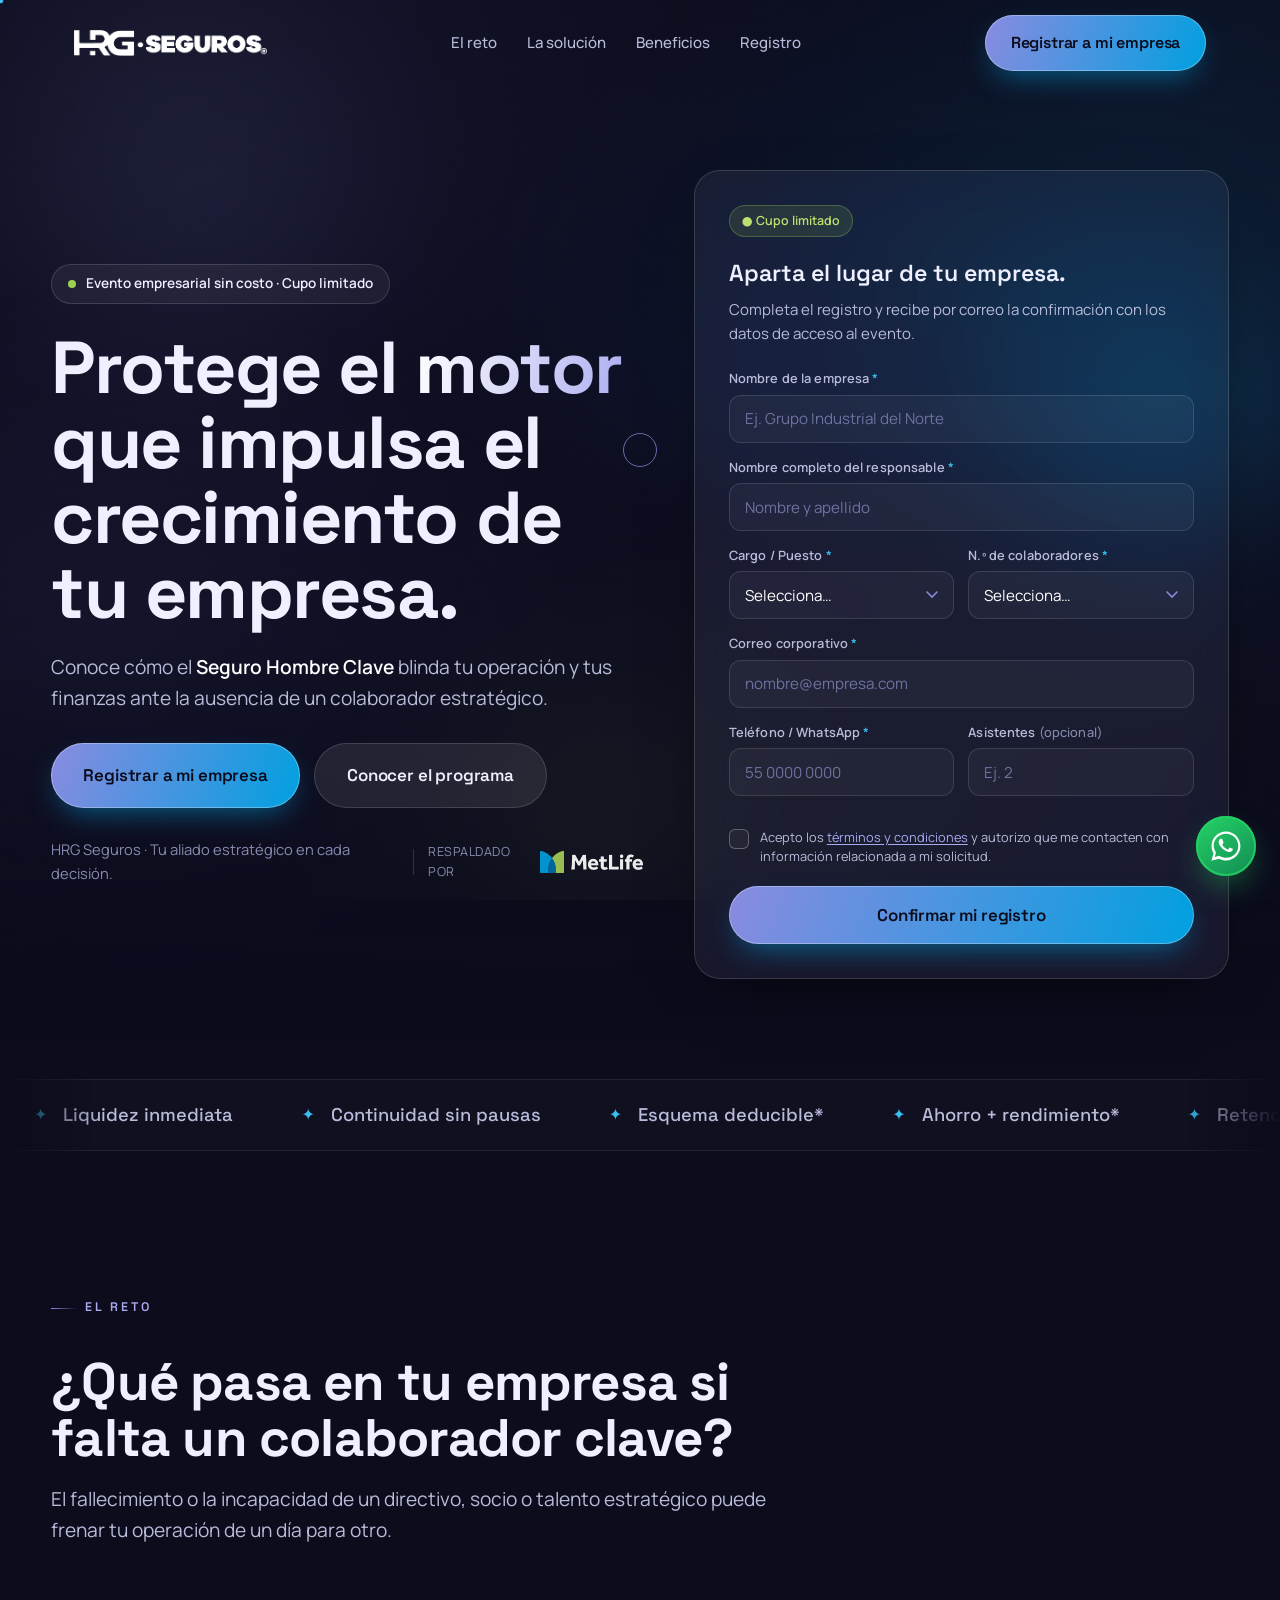
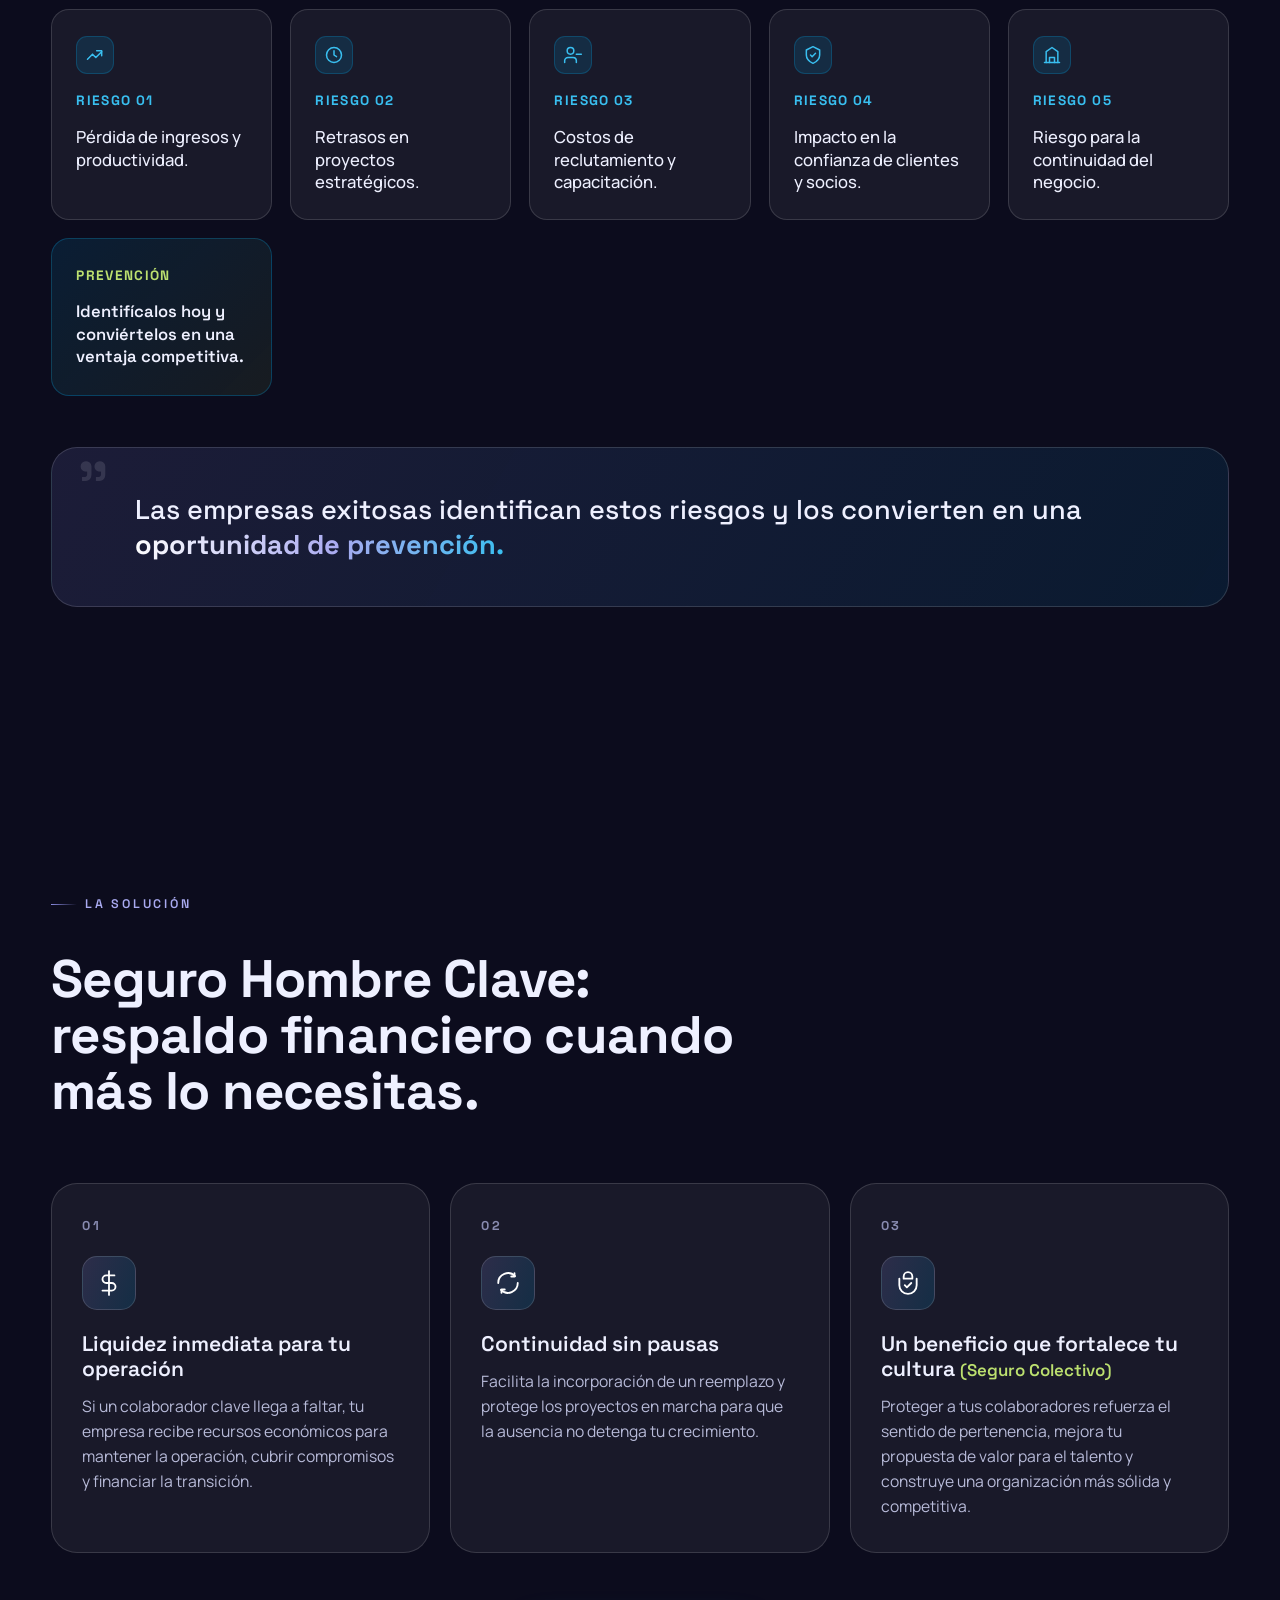
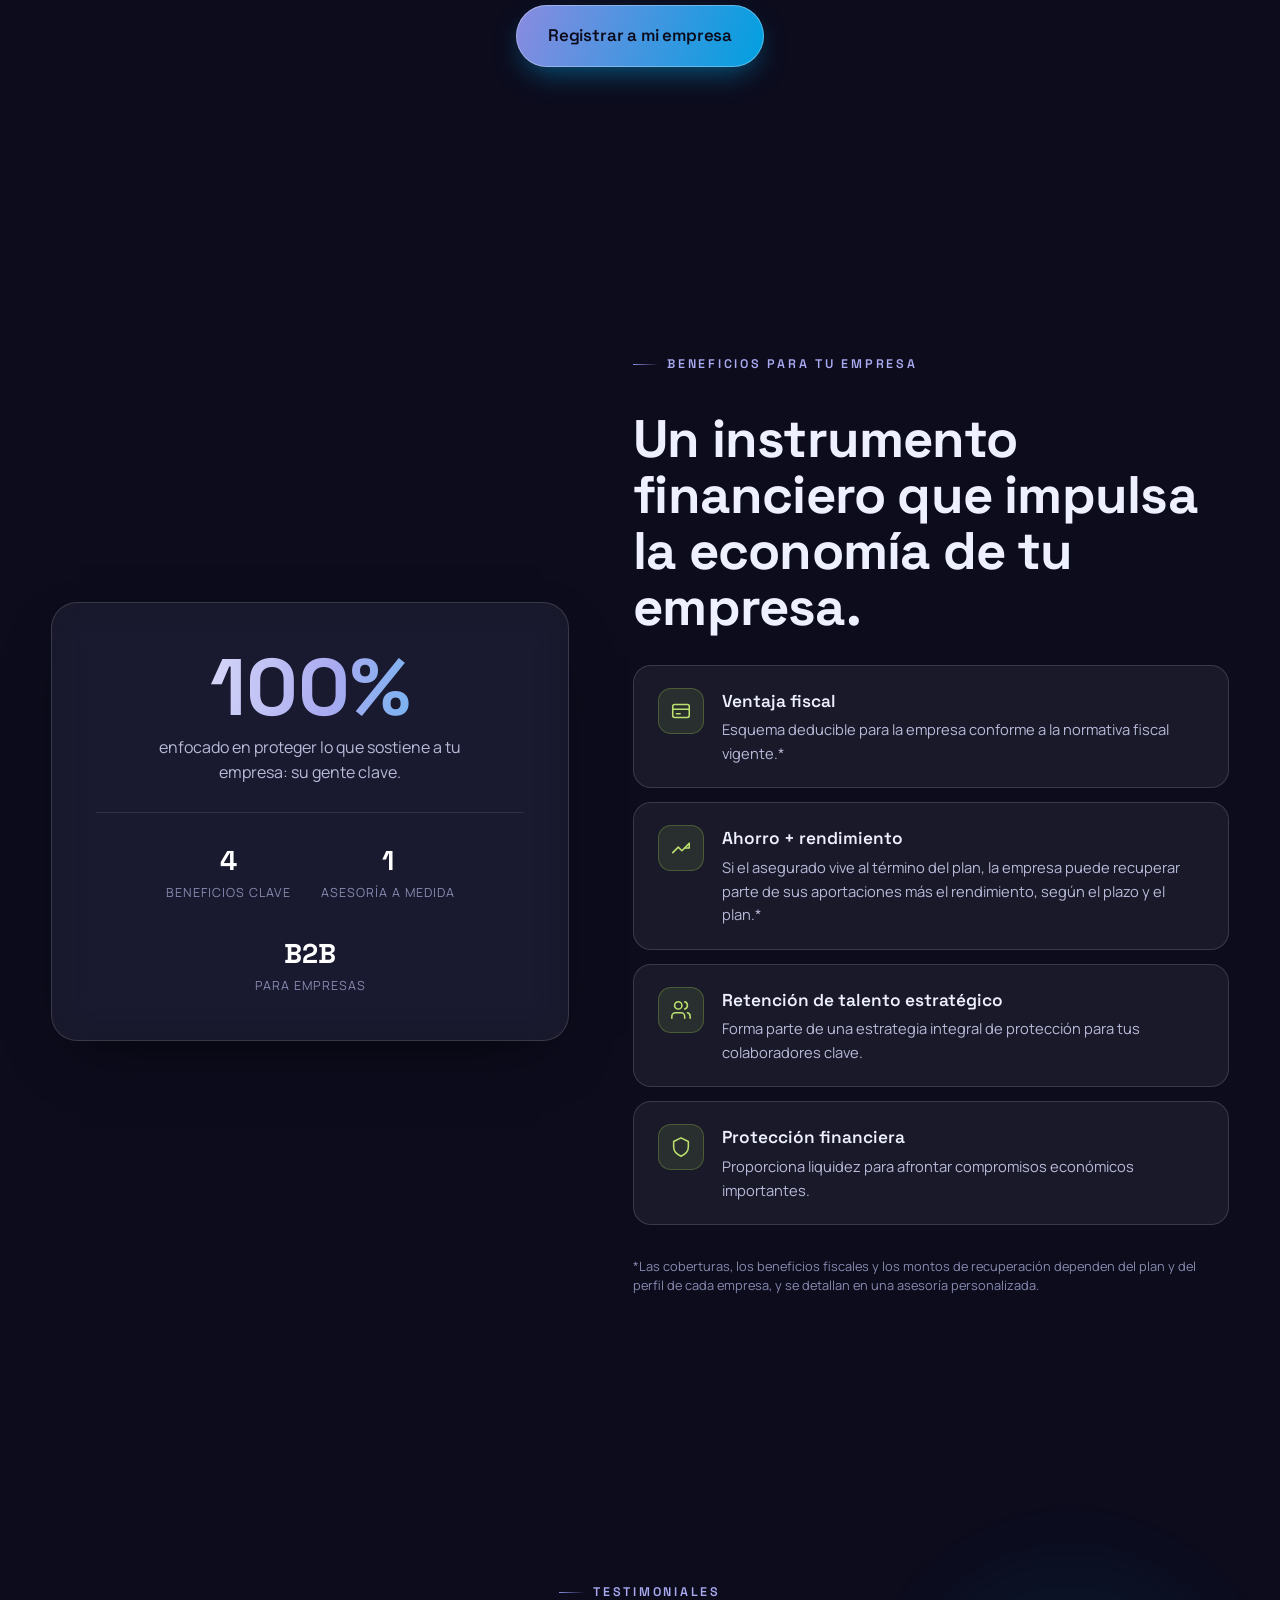
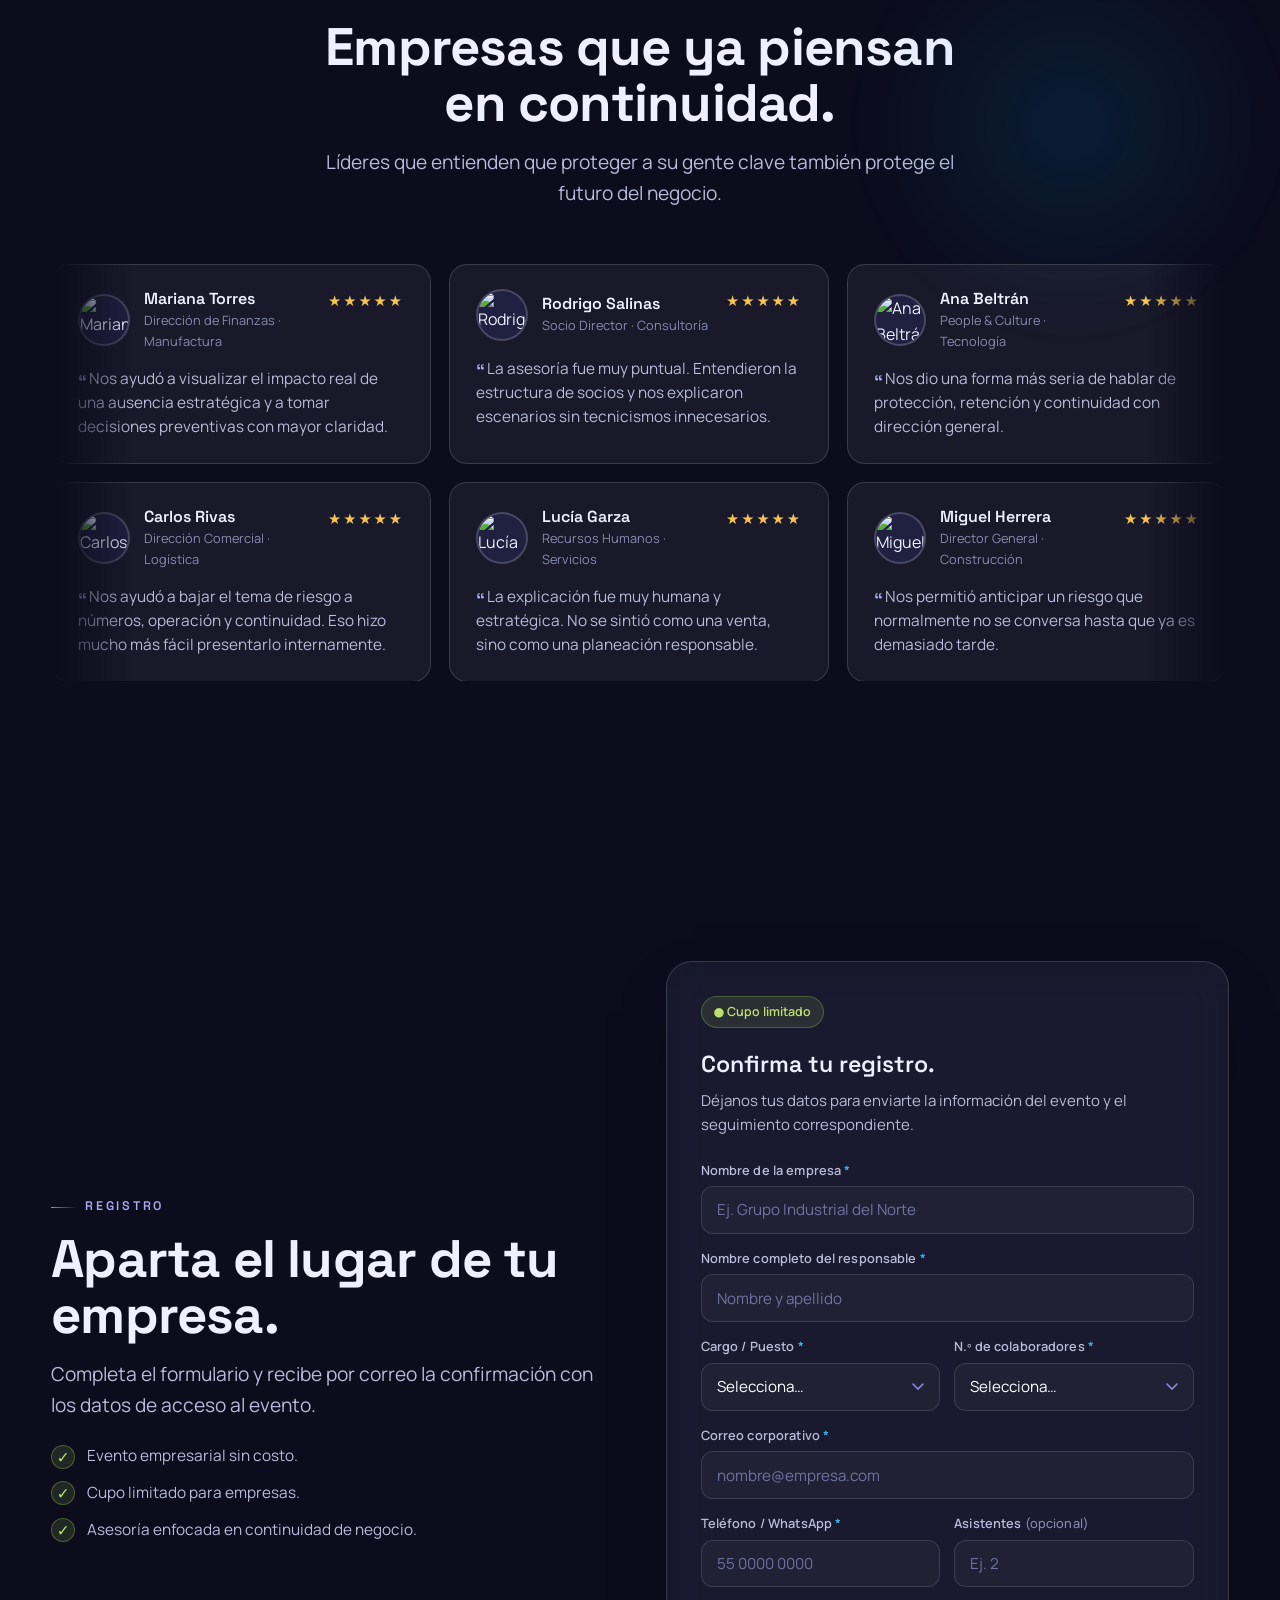
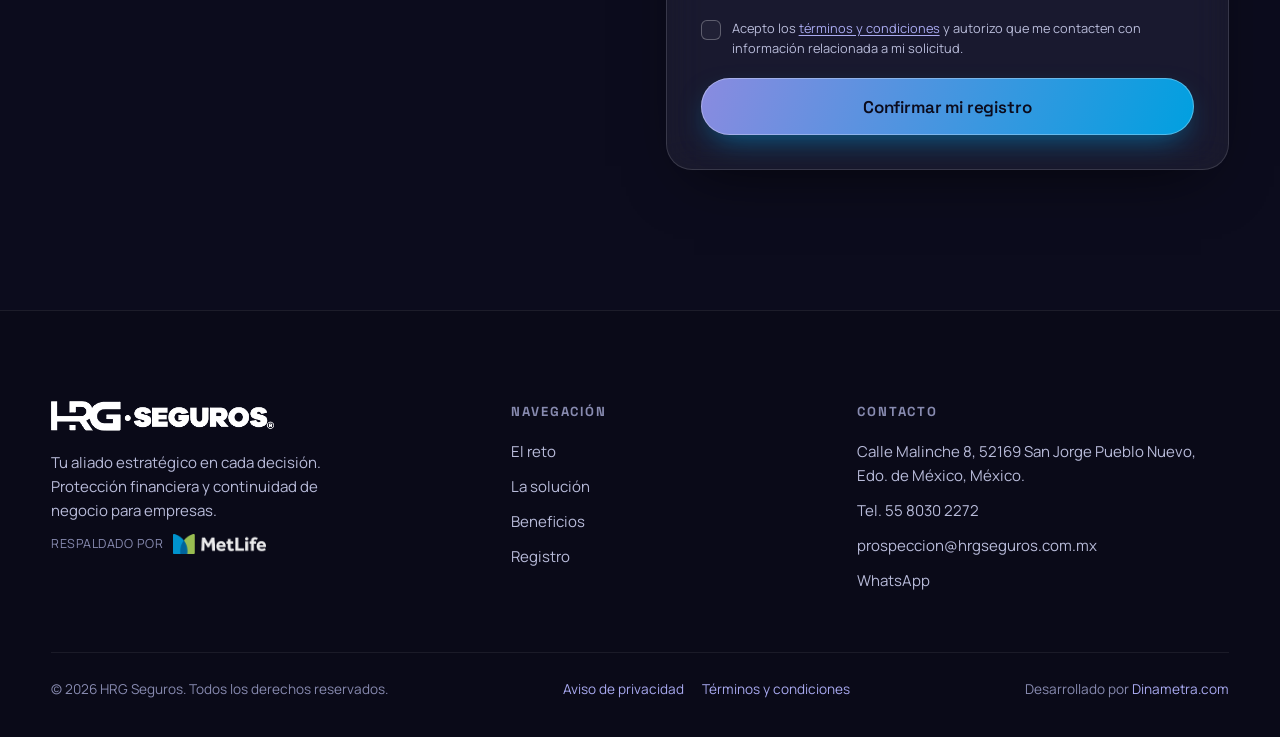
==== index.html @ 0650fd33 "test-landing-HRG" ====
<!DOCTYPE html>
<html lang="es">
<head>
<meta charset="UTF-8">
<meta name="viewport" content="width=device-width, initial-scale=1">
<title>HRG Seguros · Seguro Hombre Clave — Registro al evento empresarial</title>
<meta name="description" content="Evento empresarial sin costo. Conoce cómo el Seguro Hombre Clave de HRG Seguros blinda tu operación y tus finanzas ante la ausencia de un colaborador estratégico.">
<link rel="preconnect" href="https://fonts.googleapis.com">
<link rel="preconnect" href="https://fonts.gstatic.com" crossorigin>
<link href="https://fonts.googleapis.com/css2?family=Space+Grotesk:wght@400;500;600;700&family=Manrope:wght@400;500;600;700&display=swap" rel="stylesheet">
<link rel="icon" type="image/png" href="assets/favicon.png">
<link rel="apple-touch-icon" href="assets/favicon.png">
<link rel="stylesheet" href="styles.css">
</head>
<body>

<!-- ===================================================== FONDO / AURORA -->
<div class="bg-stage" aria-hidden="true">
  <div class="orb orb-1"></div>
  <div class="orb orb-2"></div>
  <div class="orb orb-3"></div>
</div>
<div class="bg-grid" aria-hidden="true"></div>
<div class="grain" aria-hidden="true"></div>

<!-- progreso de scroll -->
<div class="scroll-progress" id="progress" aria-hidden="true"></div>

<!-- cursor custom -->
<div class="cursor-ring" id="cursorRing" aria-hidden="true"></div>
<div class="cursor-dot" id="cursorDot" aria-hidden="true"></div>

<!-- ===================================================== NAVBAR -->
<nav class="nav" id="nav">
  <div class="wrap nav-inner">
    <a class="nav-logo" href="#top" data-cursor aria-label="HRG Seguros">
      <img src="assets/hrg-white.png" alt="HRG Seguros">
    </a>
    <div class="nav-links">
      <a href="#reto" data-cursor>El reto</a>
      <a href="#solucion" data-cursor>La solución</a>
      <a href="#beneficios" data-cursor>Beneficios</a>
      <a href="#registro" data-cursor>Registro</a>
    </div>
    <div class="nav-cta">
      <a href="#registro" class="btn btn-primary" data-cursor>Registrar a mi empresa</a>
      <button class="nav-burger" id="burger" aria-label="Abrir menú" aria-expanded="false">
        <span></span><span></span><span></span>
      </button>
    </div>
  </div>
</nav>

<!-- menú móvil -->
<div class="mobile-menu" id="mobileMenu">
  <a href="#reto">El reto</a>
  <a href="#solucion">La solución</a>
  <a href="#beneficios">Beneficios</a>
  <a href="#registro">Registro</a>
  <a href="#registro" class="btn btn-primary btn-block">Registrar a mi empresa</a>
</div>

<span id="top"></span>

<!-- ===================================================== HERO -->
<header class="hero" data-screen-label="Hero">
  <div class="hero-video-bg" aria-hidden="true">
    <video autoplay muted loop playsinline preload="metadata" poster="https://images.unsplash.com/photo-1556761175-b413da4baf72?auto=format&fit=crop&w=1800&q=80">
      <source src="https://videos.pexels.com/video-files/7147921/7147921-uhd_3840_2160_25fps.mp4" type="video/mp4">
    </video>
  </div>
  <div class="wrap hero-content">
    <div class="hero-grid">
    <!-- columna texto -->
    <div class="hero-copy">
      <div class="hero-badge reveal">
        <span class="dot"></span>
        Evento empresarial sin costo · Cupo limitado
      </div>
      <h1 class="h-xl reveal d1">
        Protege el <span class="grad-text">motor</span> que impulsa el crecimiento de tu empresa.
      </h1>
      <p class="lead reveal d2">
        Conoce cómo el <strong style="color:#fff;font-weight:600">Seguro Hombre Clave</strong> blinda tu operación
        y tus finanzas ante la ausencia de un colaborador estratégico.
      </p>
      <div class="hero-actions reveal d3">
        <a href="#registro" class="btn btn-primary btn-lg" data-cursor>Registrar a mi empresa</a>
        <a href="#solucion" class="btn btn-ghost btn-lg" data-cursor>Conocer el programa</a>
      </div>
      <div class="hero-proof reveal d4">
        <span>HRG Seguros · Tu aliado estratégico en cada decisión.</span>
        <span class="sep"></span>
        <span class="backed">
          <span>Respaldado por</span>
          <img src="assets/metlife-white.png" alt="MetLife">
        </span>
      </div>
    </div>

    <!-- columna formulario (above the fold) -->
    <aside class="form-card glass reveal d2 spotlight" id="registro" data-screen-label="Formulario de registro">
      <span class="cupo">● Cupo limitado</span>
      <h3>Aparta el lugar de tu empresa.</h3>
      <p class="pitch">Completa el registro y recibe por correo la confirmación con los datos de acceso al evento.</p>
      <form id="leadForm" class="lead-form" novalidate>
        <div class="field">
          <label for="empresa">Nombre de la empresa <span class="req">*</span></label>
          <input type="text" id="empresa" name="empresa" placeholder="Ej. Grupo Industrial del Norte" required>
          <span class="err">Indícanos el nombre de tu empresa.</span>
        </div>
        <div class="field">
          <label for="responsable">Nombre completo del responsable <span class="req">*</span></label>
          <input type="text" id="responsable" name="responsable" placeholder="Nombre y apellido" required>
          <span class="err">Escribe el nombre del responsable.</span>
        </div>
        <div class="field-row">
          <div class="field">
            <label for="cargo">Cargo / Puesto <span class="req">*</span></label>
            <select id="cargo" name="cargo" required>
              <option value="" selected disabled>Selecciona…</option>
              <option>Dirección general</option>
              <option>Finanzas</option>
              <option>Recursos Humanos</option>
              <option>Dueño / Socio</option>
              <option>Otro</option>
            </select>
            <span class="err">Selecciona tu cargo.</span>
          </div>
          <div class="field">
            <label for="colaboradores">N.º de colaboradores <span class="req">*</span></label>
            <select id="colaboradores" name="colaboradores" required>
              <option value="" selected disabled>Selecciona…</option>
              <option>1 – 10</option>
              <option>11 – 50</option>
              <option>51 – 200</option>
              <option>+200</option>
            </select>
            <span class="err">Selecciona un rango.</span>
          </div>
        </div>
        <div class="field">
          <label for="correo">Correo corporativo <span class="req">*</span></label>
          <input type="email" id="correo" name="correo" placeholder="nombre@empresa.com" required>
          <span class="err">Escribe un correo válido.</span>
        </div>
        <div class="field-row">
          <div class="field">
            <label for="telefono">Teléfono / WhatsApp <span class="req">*</span></label>
            <input type="tel" id="telefono" name="telefono" placeholder="55 0000 0000" required>
            <span class="err">Comparte un teléfono de contacto.</span>
          </div>
          <div class="field">
            <label for="asistentes">Asistentes <span style="color:var(--faint);font-weight:500">(opcional)</span></label>
            <input type="number" id="asistentes" name="asistentes" min="1" placeholder="Ej. 2">
            <span class="err"></span>
          </div>
        </div>
        <label class="consent" id="consentWrap">
          <input type="checkbox" id="consent" name="consent" required>
          <span>Acepto los <a href="#" data-cursor>términos y condiciones</a> y autorizo que me contacten con información relacionada a mi solicitud.</span>
        </label>
        <button type="submit" class="btn btn-primary btn-lg btn-block" data-cursor>Confirmar mi registro</button>
      </form>
    </aside>
    </div>
  </div>
</header>

<!-- ===================================================== MARQUEE -->
<section class="marquee" aria-hidden="true">
  <div class="marquee-track" id="marquee">
    <span class="item"><span class="star">✦</span> Liquidez inmediata</span>
    <span class="item"><span class="star">✦</span> Continuidad sin pausas</span>
    <span class="item"><span class="star">✦</span> Esquema deducible*</span>
    <span class="item"><span class="star">✦</span> Ahorro + rendimiento*</span>
    <span class="item"><span class="star">✦</span> Retención de talento clave</span>
    <span class="item"><span class="star">✦</span> Respaldado por MetLife</span>
  </div>
</section>

<!-- ===================================================== EL RETO -->
<section class="section-pad wrap" id="reto" data-screen-label="El reto">
  <div class="section-head reveal">
    <span class="eyebrow">El reto</span>
    <h2 class="h-lg" style="margin-top:18px">¿Qué pasa en tu empresa si falta un colaborador clave?</h2>
    <p class="lead">El fallecimiento o la incapacidad de un directivo, socio o talento estratégico puede frenar tu operación de un día para otro.</p>
  </div>

  <div class="risk-grid">
    <article class="risk-card reveal spotlight">
      <div class="ico" aria-hidden="true">
        <svg width="20" height="20" viewBox="0 0 24 24" fill="none" stroke="#39bff0" stroke-width="1.8" stroke-linecap="round" stroke-linejoin="round"><path d="M3 17l6-6 4 4 7-7"/><path d="M14 7h6v6"/></svg>
      </div>
      <div class="risk-num">RIESGO 01</div>
      <p>Pérdida de ingresos y productividad.</p>
    </article>
    <article class="risk-card reveal d1 spotlight">
      <div class="ico" aria-hidden="true">
        <svg width="20" height="20" viewBox="0 0 24 24" fill="none" stroke="#39bff0" stroke-width="1.8" stroke-linecap="round" stroke-linejoin="round"><circle cx="12" cy="12" r="9"/><path d="M12 7v5l3 2"/></svg>
      </div>
      <div class="risk-num">RIESGO 02</div>
      <p>Retrasos en proyectos estratégicos.</p>
    </article>
    <article class="risk-card reveal d2 spotlight">
      <div class="ico" aria-hidden="true">
        <svg width="20" height="20" viewBox="0 0 24 24" fill="none" stroke="#39bff0" stroke-width="1.8" stroke-linecap="round" stroke-linejoin="round"><path d="M16 21v-2a4 4 0 00-4-4H6a4 4 0 00-4 4v2"/><circle cx="9" cy="7" r="4"/><path d="M22 11h-6"/></svg>
      </div>
      <div class="risk-num">RIESGO 03</div>
      <p>Costos de reclutamiento y capacitación.</p>
    </article>
    <article class="risk-card reveal d3 spotlight">
      <div class="ico" aria-hidden="true">
        <svg width="20" height="20" viewBox="0 0 24 24" fill="none" stroke="#39bff0" stroke-width="1.8" stroke-linecap="round" stroke-linejoin="round"><path d="M12 2l8 4v6c0 5-3.5 8-8 10-4.5-2-8-5-8-10V6z"/><path d="M9 12l2 2 4-4"/></svg>
      </div>
      <div class="risk-num">RIESGO 04</div>
      <p>Impacto en la confianza de clientes y socios.</p>
    </article>
    <article class="risk-card reveal d4 spotlight">
      <div class="ico" aria-hidden="true">
        <svg width="20" height="20" viewBox="0 0 24 24" fill="none" stroke="#39bff0" stroke-width="1.8" stroke-linecap="round" stroke-linejoin="round"><path d="M3 21h18"/><path d="M5 21V8l7-5 7 5v13"/><path d="M9 21v-6h6v6"/></svg>
      </div>
      <div class="risk-num">RIESGO 05</div>
      <p>Riesgo para la continuidad del negocio.</p>
    </article>
    <article class="risk-card reveal d5 spotlight" style="background:linear-gradient(135deg,rgba(0,160,224,.12),rgba(160,208,80,.08));border-color:rgba(0,160,224,.28)">
      <div class="risk-num" style="color:var(--green-soft)">PREVENCIÓN</div>
      <p style="font-family:var(--font-display);font-weight:600">Identifícalos hoy y conviértelos en una ventaja competitiva.</p>
    </article>
  </div>

  <div class="insight reveal">
    <span class="qmark" aria-hidden="true">”</span>
    <p>Las empresas exitosas identifican estos riesgos y los convierten en una <strong>oportunidad de prevención.</strong></p>
  </div>
</section>

<!-- ===================================================== LA SOLUCIÓN -->
<section class="section-pad wrap" id="solucion" data-screen-label="La solución">
  <div class="section-head reveal">
    <span class="eyebrow">La solución</span>
    <h2 class="h-lg" style="margin-top:18px">Seguro Hombre Clave: respaldo financiero cuando más lo necesitas.</h2>
  </div>

  <div class="sol-grid">
    <article class="sol-card reveal spotlight" style="--c:var(--cyan)" data-cursor>
      <div class="sol-num">01</div>
      <div class="sol-ico" aria-hidden="true">
        <svg width="26" height="26" viewBox="0 0 24 24" fill="none" stroke="#fff" stroke-width="1.7" stroke-linecap="round" stroke-linejoin="round"><path d="M12 1v22"/><path d="M17 5H9.5a3.5 3.5 0 000 7h5a3.5 3.5 0 010 7H6"/></svg>
      </div>
      <h3>Liquidez inmediata para tu operación</h3>
      <p>Si un colaborador clave llega a faltar, tu empresa recibe recursos económicos para mantener la operación, cubrir compromisos y financiar la transición.</p>
    </article>
    <article class="sol-card reveal d1 spotlight" style="--c:var(--peri-500)" data-cursor>
      <div class="sol-num">02</div>
      <div class="sol-ico" aria-hidden="true">
        <svg width="26" height="26" viewBox="0 0 24 24" fill="none" stroke="#fff" stroke-width="1.7" stroke-linecap="round" stroke-linejoin="round"><path d="M3 12a9 9 0 0115.5-6.3M21 12a9 9 0 01-15.5 6.3"/><path d="M18 3v3h-3M6 21v-3h3"/></svg>
      </div>
      <h3>Continuidad sin pausas</h3>
      <p>Facilita la incorporación de un reemplazo y protege los proyectos en marcha para que la ausencia no detenga tu crecimiento.</p>
    </article>
    <article class="sol-card reveal d2 spotlight" style="--c:var(--green)" data-cursor>
      <div class="sol-num">03</div>
      <div class="sol-ico" aria-hidden="true">
        <svg width="26" height="26" viewBox="0 0 24 24" fill="none" stroke="#fff" stroke-width="1.7" stroke-linecap="round" stroke-linejoin="round"><path d="M20 8v6a8 8 0 01-16 0V8"/><path d="M12 2a4 4 0 014 4v2H8V6a4 4 0 014-4z"/><path d="M9 14l2 2 4-4"/></svg>
      </div>
      <h3>Un beneficio que fortalece tu cultura <span style="color:var(--green-soft);font-size:.8em">(Seguro Colectivo)</span></h3>
      <p>Proteger a tus colaboradores refuerza el sentido de pertenencia, mejora tu propuesta de valor para el talento y construye una organización más sólida y competitiva.</p>
    </article>
  </div>

  <div style="text-align:center;margin-top:clamp(36px,5vw,52px)" class="reveal">
    <a href="#registro" class="btn btn-primary btn-lg" data-cursor>Registrar a mi empresa</a>
  </div>
</section>

<!-- ===================================================== BENEFICIOS -->
<section class="section-pad wrap" id="beneficios" data-screen-label="Beneficios">
  <div class="ben-wrap">
    <div class="ben-aside reveal">
      <div class="glass">
        <div class="ben-stat" data-count="100" data-suffix="%">0%</div>
        <p class="lbl">enfocado en proteger lo que sostiene a tu empresa: su gente clave.</p>
        <div class="divline"></div>
        <div class="ben-mini">
          <div>
            <div class="num" data-count="4" data-suffix="">0</div>
            <div class="t">Beneficios clave</div>
          </div>
          <div>
            <div class="num">1</div>
            <div class="t">Asesoría a medida</div>
          </div>
          <div>
            <div class="num">B2B</div>
            <div class="t">Para empresas</div>
          </div>
        </div>
      </div>
    </div>

    <div class="ben-copy">
      <div class="section-head reveal" style="margin-bottom:30px">
        <span class="eyebrow">Beneficios para tu empresa</span>
        <h2 class="h-lg" style="margin-top:18px">Un instrumento financiero que impulsa la economía de tu empresa.</h2>
      </div>
      <div class="ben-list">
        <div class="ben-item reveal spotlight">
          <div class="ico" aria-hidden="true"><svg width="22" height="22" viewBox="0 0 24 24" fill="none" stroke="#bce06f" stroke-width="1.7" stroke-linecap="round" stroke-linejoin="round"><rect x="3" y="5" width="18" height="14" rx="2"/><path d="M3 10h18"/><path d="M7 15h4"/></svg></div>
          <div><h4>Ventaja fiscal</h4><p>Esquema deducible para la empresa conforme a la normativa fiscal vigente.*</p></div>
        </div>
        <div class="ben-item reveal d1 spotlight">
          <div class="ico" aria-hidden="true"><svg width="22" height="22" viewBox="0 0 24 24" fill="none" stroke="#bce06f" stroke-width="1.7" stroke-linecap="round" stroke-linejoin="round"><path d="M3 17l6-6 4 4 8-8"/><path d="M21 7v5h-5"/></svg></div>
          <div><h4>Ahorro + rendimiento</h4><p>Si el asegurado vive al término del plan, la empresa puede recuperar parte de sus aportaciones más el rendimiento, según el plazo y el plan.*</p></div>
        </div>
        <div class="ben-item reveal d2 spotlight">
          <div class="ico" aria-hidden="true"><svg width="22" height="22" viewBox="0 0 24 24" fill="none" stroke="#bce06f" stroke-width="1.7" stroke-linecap="round" stroke-linejoin="round"><path d="M16 21v-2a4 4 0 00-4-4H6a4 4 0 00-4 4v2"/><circle cx="9" cy="7" r="4"/><path d="M22 21v-2a4 4 0 00-3-3.87"/><path d="M16 3.13a4 4 0 010 7.75"/></svg></div>
          <div><h4>Retención de talento estratégico</h4><p>Forma parte de una estrategia integral de protección para tus colaboradores clave.</p></div>
        </div>
        <div class="ben-item reveal d3 spotlight">
          <div class="ico" aria-hidden="true"><svg width="22" height="22" viewBox="0 0 24 24" fill="none" stroke="#bce06f" stroke-width="1.7" stroke-linecap="round" stroke-linejoin="round"><path d="M12 2l8 4v6c0 5-3.5 8-8 10-4.5-2-8-5-8-10V6z"/></svg></div>
          <div><h4>Protección financiera</h4><p>Proporciona liquidez para afrontar compromisos económicos importantes.</p></div>
        </div>
      </div>
      <p class="disclaimer reveal">*Las coberturas, los beneficios fiscales y los montos de recuperación dependen del plan y del perfil de cada empresa, y se detallan en una asesoría personalizada.</p>
    </div>
  </div>
</section>

<!-- ===================================================== TESTIMONIALES -->
<section class="section-pad testimonials" id="testimonios" data-screen-label="Testimoniales">
  <div class="wrap">
    <div class="tst-head reveal">
      <span class="eyebrow">Testimoniales</span>
      <h2 class="h-lg">Empresas que ya piensan en continuidad.</h2>
      <p class="lead" style="margin:16px auto 0">Líderes que entienden que proteger a su gente clave también protege el futuro del negocio.</p>
    </div>

    <div class="tst-rows" aria-label="Testimonios de clientes">
      <div class="tst-row to-left" data-loop-row>
        <article class="tst-card spotlight">
          <div class="tst-top">
            <img class="tst-avatar" src="https://images.unsplash.com/photo-1494790108377-be9c29b29330?auto=format&fit=crop&w=160&q=80" alt="Mariana Torres">
            <div><div class="tst-name">Mariana Torres</div><div class="tst-role">Dirección de Finanzas · Manufactura</div></div>
            <div class="tst-stars" aria-label="5 estrellas">★★★★★</div>
          </div>
          <p class="tst-quote">Nos ayudó a visualizar el impacto real de una ausencia estratégica y a tomar decisiones preventivas con mayor claridad.</p>
        </article>
        <article class="tst-card spotlight">
          <div class="tst-top">
            <img class="tst-avatar" src="https://images.unsplash.com/photo-1500648767791-00dcc994a43e?auto=format&fit=crop&w=160&q=80" alt="Rodrigo Salinas">
            <div><div class="tst-name">Rodrigo Salinas</div><div class="tst-role">Socio Director · Consultoría</div></div>
            <div class="tst-stars" aria-label="5 estrellas">★★★★★</div>
          </div>
          <p class="tst-quote">La asesoría fue muy puntual. Entendieron la estructura de socios y nos explicaron escenarios sin tecnicismos innecesarios.</p>
        </article>
        <article class="tst-card spotlight">
          <div class="tst-top">
            <img class="tst-avatar" src="https://images.unsplash.com/photo-1534528741775-53994a69daeb?auto=format&fit=crop&w=160&q=80" alt="Ana Beltrán">
            <div><div class="tst-name">Ana Beltrán</div><div class="tst-role">People & Culture · Tecnología</div></div>
            <div class="tst-stars" aria-label="5 estrellas">★★★★★</div>
          </div>
          <p class="tst-quote">Nos dio una forma más seria de hablar de protección, retención y continuidad con dirección general.</p>
        </article>
        <article class="tst-card spotlight">
          <div class="tst-top">
            <img class="tst-avatar" src="https://images.unsplash.com/photo-1519085360753-af0119f7cbe7?auto=format&fit=crop&w=160&q=80" alt="Javier Méndez">
            <div><div class="tst-name">Javier Méndez</div><div class="tst-role">CEO · Distribución B2B</div></div>
            <div class="tst-stars" aria-label="5 estrellas">★★★★★</div>
          </div>
          <p class="tst-quote">El enfoque fue empresarial, claro y accionable. Salimos con una ruta mucho más ordenada para proteger posiciones críticas.</p>
        </article>
      </div>

      <div class="tst-row to-right" data-loop-row>
        <article class="tst-card spotlight">
          <div class="tst-top">
            <img class="tst-avatar" src="https://images.unsplash.com/photo-1547425260-76bcadfb4f2c?auto=format&fit=crop&w=160&q=80" alt="Carlos Rivas">
            <div><div class="tst-name">Carlos Rivas</div><div class="tst-role">Dirección Comercial · Logística</div></div>
            <div class="tst-stars" aria-label="5 estrellas">★★★★★</div>
          </div>
          <p class="tst-quote">Nos ayudó a bajar el tema de riesgo a números, operación y continuidad. Eso hizo mucho más fácil presentarlo internamente.</p>
        </article>
        <article class="tst-card spotlight">
          <div class="tst-top">
            <img class="tst-avatar" src="https://images.unsplash.com/photo-1551836022-d5d88e9218df?auto=format&fit=crop&w=160&q=80" alt="Lucía Garza">
            <div><div class="tst-name">Lucía Garza</div><div class="tst-role">Recursos Humanos · Servicios</div></div>
            <div class="tst-stars" aria-label="5 estrellas">★★★★★</div>
          </div>
          <p class="tst-quote">La explicación fue muy humana y estratégica. No se sintió como una venta, sino como una planeación responsable.</p>
        </article>
        <article class="tst-card spotlight">
          <div class="tst-top">
            <img class="tst-avatar" src="https://images.unsplash.com/photo-1507003211169-0a1dd7228f2d?auto=format&fit=crop&w=160&q=80" alt="Miguel Herrera">
            <div><div class="tst-name">Miguel Herrera</div><div class="tst-role">Director General · Construcción</div></div>
            <div class="tst-stars" aria-label="5 estrellas">★★★★★</div>
          </div>
          <p class="tst-quote">Nos permitió anticipar un riesgo que normalmente no se conversa hasta que ya es demasiado tarde.</p>
        </article>
        <article class="tst-card spotlight">
          <div class="tst-top">
            <img class="tst-avatar" src="https://images.unsplash.com/photo-1573496359142-b8d87734a5a2?auto=format&fit=crop&w=160&q=80" alt="Sofía Jiménez">
            <div><div class="tst-name">Sofía Jiménez</div><div class="tst-role">Administración · Empresa familiar</div></div>
            <div class="tst-stars" aria-label="5 estrellas">★★★★★</div>
          </div>
          <p class="tst-quote">El proceso fue claro desde el inicio. Nos dejó una perspectiva mucho más completa sobre sucesión y protección financiera.</p>
        </article>
      </div>
    </div>
  </div>
</section>

<!-- ===================================================== CTA FINAL -->
<section class="section-pad wrap" id="registro-final" data-screen-label="Registro final">
  <div class="reg-final">
    <div class="reg-copy reveal">
      <span class="eyebrow">Registro</span>
      <h2 class="h-lg">Aparta el lugar de tu empresa.</h2>
      <p class="lead">Completa el formulario y recibe por correo la confirmación con los datos de acceso al evento.</p>
      <ul class="reg-points" aria-label="Beneficios del registro">
        <li><span class="tick">✓</span> Evento empresarial sin costo.</li>
        <li><span class="tick">✓</span> Cupo limitado para empresas.</li>
        <li><span class="tick">✓</span> Asesoría enfocada en continuidad de negocio.</li>
      </ul>
    </div>

    <aside class="form-card glass reveal d1 spotlight" data-screen-label="Formulario final">
      <span class="cupo">● Cupo limitado</span>
      <h3>Confirma tu registro.</h3>
      <p class="pitch">Déjanos tus datos para enviarte la información del evento y el seguimiento correspondiente.</p>
      <form id="leadFormBottom" class="lead-form" novalidate>
        <div class="field">
          <label for="empresaBottom">Nombre de la empresa <span class="req">*</span></label>
          <input type="text" id="empresaBottom" name="empresa" placeholder="Ej. Grupo Industrial del Norte" required>
          <span class="err">Indícanos el nombre de tu empresa.</span>
        </div>
        <div class="field">
          <label for="responsableBottom">Nombre completo del responsable <span class="req">*</span></label>
          <input type="text" id="responsableBottom" name="responsable" placeholder="Nombre y apellido" required>
          <span class="err">Escribe el nombre del responsable.</span>
        </div>
        <div class="field-row">
          <div class="field">
            <label for="cargoBottom">Cargo / Puesto <span class="req">*</span></label>
            <select id="cargoBottom" name="cargo" required>
              <option value="" selected disabled>Selecciona…</option>
              <option>Dirección general</option>
              <option>Finanzas</option>
              <option>Recursos Humanos</option>
              <option>Dueño / Socio</option>
              <option>Otro</option>
            </select>
            <span class="err">Selecciona tu cargo.</span>
          </div>
          <div class="field">
            <label for="colaboradoresBottom">N.º de colaboradores <span class="req">*</span></label>
            <select id="colaboradoresBottom" name="colaboradores" required>
              <option value="" selected disabled>Selecciona…</option>
              <option>1 – 10</option>
              <option>11 – 50</option>
              <option>51 – 200</option>
              <option>+200</option>
            </select>
            <span class="err">Selecciona un rango.</span>
          </div>
        </div>
        <div class="field">
          <label for="correoBottom">Correo corporativo <span class="req">*</span></label>
          <input type="email" id="correoBottom" name="correo" placeholder="nombre@empresa.com" required>
          <span class="err">Escribe un correo válido.</span>
        </div>
        <div class="field-row">
          <div class="field">
            <label for="telefonoBottom">Teléfono / WhatsApp <span class="req">*</span></label>
            <input type="tel" id="telefonoBottom" name="telefono" placeholder="55 0000 0000" required>
            <span class="err">Comparte un teléfono de contacto.</span>
          </div>
          <div class="field">
            <label for="asistentesBottom">Asistentes <span style="color:var(--faint);font-weight:500">(opcional)</span></label>
            <input type="number" id="asistentesBottom" name="asistentes" min="1" placeholder="Ej. 2">
            <span class="err"></span>
          </div>
        </div>
        <label class="consent">
          <input type="checkbox" id="consentBottom" name="consent" required>
          <span>Acepto los <a href="#" data-cursor>términos y condiciones</a> y autorizo que me contacten con información relacionada a mi solicitud.</span>
        </label>
        <button type="submit" class="btn btn-primary btn-lg btn-block" data-cursor>Confirmar mi registro</button>
      </form>
    </aside>
  </div>
</section>

<!-- ===================================================== FOOTER -->
<footer class="footer" data-screen-label="Footer">
  <div class="wrap">
    <div class="footer-grid">
      <div class="footer-col">
        <img class="footer-logo" src="assets/hrg-white.png" alt="HRG Seguros">
        <p style="max-width:34ch">Tu aliado estratégico en cada decisión. Protección financiera y continuidad de negocio para empresas.</p>
        <div class="backed">
          <span>Respaldado por</span>
          <img src="assets/metlife-white.png" alt="MetLife" style="height:20px">
        </div>
      </div>
      <div class="footer-col">
        <h5>Navegación</h5>
        <a href="#reto" data-cursor>El reto</a>
        <a href="#solucion" data-cursor>La solución</a>
        <a href="#beneficios" data-cursor>Beneficios</a>
        <a href="#registro" data-cursor>Registro</a>
      </div>
      <div class="footer-col">
        <h5>Contacto</h5>
        <p>Calle Malinche 8, 52169 San Jorge Pueblo Nuevo, Edo. de México, México.</p>
        <a href="tel:5580302272" data-cursor>Tel. 55 8030 2272</a>
        <a href="mailto:prospeccion@hrgseguros.com.mx" data-cursor>prospeccion@hrgseguros.com.mx</a>
        <a href="https://wa.me/525580302272" target="_blank" rel="noopener" data-cursor>WhatsApp</a>
      </div>
    </div>
    <div class="footer-bottom">
      <span>© 2026 HRG Seguros. Todos los derechos reservados.</span>
      <span style="display:flex;gap:18px;flex-wrap:wrap">
        <a href="#" data-cursor>Aviso de privacidad</a>
        <a href="#" data-cursor>Términos y condiciones</a>
      </span>
      <span>Desarrollado por <a href="https://dinametra.com/" target="_blank" rel="noopener" data-cursor>Dinametra.com</a></span>
    </div>
  </div>
</footer>

<!-- WhatsApp flotante -->
<a class="wa-float" href="https://wa.me/525580302272" target="_blank" rel="noopener" aria-label="Escríbenos por WhatsApp" data-cursor>
  <svg viewBox="0 0 32 32" fill="#fff"><path d="M16 .5C7.5.5.6 7.4.6 15.9c0 2.8.7 5.4 2.1 7.8L.4 31.6l8.1-2.1c2.3 1.3 4.9 1.9 7.5 1.9 8.5 0 15.4-6.9 15.4-15.4S24.5.5 16 .5zm0 28c-2.4 0-4.7-.6-6.7-1.9l-.5-.3-4.8 1.3 1.3-4.7-.3-.5c-1.4-2.1-2.1-4.6-2.1-7.1C2.9 8.7 8.8 2.9 16 2.9S29.1 8.7 29.1 15.9 23.2 28.5 16 28.5zm7.2-9.4c-.4-.2-2.3-1.1-2.7-1.3-.4-.1-.6-.2-.9.2-.3.4-1 1.3-1.2 1.5-.2.2-.4.3-.8.1-.4-.2-1.7-.6-3.2-2-1.2-1-2-2.4-2.2-2.8-.2-.4 0-.6.2-.8.2-.2.4-.4.5-.7.2-.2.2-.4.4-.7.1-.3 0-.5 0-.7-.1-.2-.9-2.1-1.2-2.9-.3-.8-.6-.7-.9-.7h-.7c-.2 0-.6.1-1 .5-.3.4-1.3 1.3-1.3 3.1s1.3 3.6 1.5 3.9c.2.2 2.6 4 6.3 5.6.9.4 1.6.6 2.1.8.9.3 1.7.2 2.3.1.7-.1 2.3-.9 2.6-1.8.3-.9.3-1.6.2-1.8-.1-.2-.3-.3-.7-.5z"/></svg>
</a>

<script src="script.js"></script>
</body>
</html>
---- styles.css ----
/* =========================================================================
   HRG SEGUROS — Seguro Hombre Clave · Landing de Registro a Evento
   Sistema visual: dark inmersivo + glassmorphism · Dinametra
   Paleta de marca:  navy #202040 · periwinkle #6060a0
                     MetLife cyan #00a0e0 · MetLife verde #a0d050
   ========================================================================= */

/* ----------------------------------------------------------------- TOKENS */
:root{
  /* superficies */
  --navy-950:#0c0c1d;
  --navy-900:#101027;
  --navy-850:#15152f;
  --navy-800:#1a1a38;
  --navy-700:#202040;

  /* marca */
  --peri-700:#4c4d8f;
  --peri-500:#6f70c4;
  --peri-400:#8a8be0;
  --peri-300:#a9aaf0;

  /* acentos MetLife */
  --cyan:#00a0e0;
  --cyan-soft:#39bff0;
  --green:#a0d050;
  --green-soft:#bce06f;

  /* tinta */
  --ink:#eef0ff;
  --muted:#b8bbd9;
  --faint:#888bb0;

  /* glass */
  --glass-fill:rgba(255,255,255,.055);
  --glass-fill-2:rgba(255,255,255,.085);
  --glass-stroke:rgba(255,255,255,.14);
  --glass-stroke-2:rgba(255,255,255,.22);
  --glass-blur:18px;

  /* gradientes */
  --grad-brand:linear-gradient(110deg,var(--peri-400) 0%,var(--cyan) 100%);
  --grad-brand-soft:linear-gradient(110deg,rgba(138,139,224,.18),rgba(0,160,224,.16));
  --grad-text:linear-gradient(100deg,#fff 0%,var(--peri-300) 55%,var(--cyan-soft) 100%);

  /* sombras */
  --shadow-card:0 24px 60px -28px rgba(0,0,0,.7);
  --shadow-glow:0 0 0 1px rgba(255,255,255,.05),0 30px 80px -30px rgba(0,160,224,.35);

  /* radios */
  --r-sm:12px;
  --r-md:18px;
  --r-lg:26px;
  --r-xl:34px;

  /* tipografía */
  --font-display:'Space Grotesk',system-ui,sans-serif;
  --font-body:'Manrope',system-ui,sans-serif;

  --maxw:1200px;
  --ease:cubic-bezier(.22,.61,.36,1);
}

/* ----------------------------------------------------------------- RESET */
*,*::before,*::after{box-sizing:border-box;margin:0;padding:0}
html{scroll-behavior:smooth;-webkit-text-size-adjust:100%}
body{
  font-family:var(--font-body);
  background:var(--navy-950);
  color:var(--ink);
  line-height:1.6;
  overflow-x:hidden;
  -webkit-font-smoothing:antialiased;
  text-rendering:optimizeLegibility;
}
img{max-width:100%;display:block}
a{color:inherit;text-decoration:none}
button{font-family:inherit;cursor:pointer;border:none;background:none;color:inherit}
ul{list-style:none}
:focus-visible{outline:2px solid var(--cyan-soft);outline-offset:3px;border-radius:6px}
::selection{background:rgba(0,160,224,.35);color:#fff}

/* ------------------------------------------------------ FONDO / AURORA */
.bg-stage{position:fixed;inset:0;z-index:-2;overflow:hidden;background:
  radial-gradient(1200px 800px at 12% -8%,rgba(111,112,196,.30),transparent 60%),
  radial-gradient(1000px 700px at 96% 4%,rgba(0,160,224,.22),transparent 55%),
  radial-gradient(1100px 900px at 70% 110%,rgba(160,208,80,.12),transparent 55%),
  linear-gradient(180deg,var(--navy-950),var(--navy-900) 40%,var(--navy-950));
}
.orb{position:absolute;border-radius:50%;filter:blur(70px);opacity:.55;
  mix-blend-mode:screen;will-change:transform}
.orb-1{width:520px;height:520px;background:radial-gradient(circle,var(--peri-500),transparent 70%);
  top:-120px;left:-80px;animation:drift1 22s var(--ease) infinite alternate}
.orb-2{width:460px;height:460px;background:radial-gradient(circle,var(--cyan),transparent 70%);
  top:20%;right:-120px;animation:drift2 26s var(--ease) infinite alternate}
.orb-3{width:420px;height:420px;background:radial-gradient(circle,var(--green),transparent 70%);
  bottom:-160px;left:30%;animation:drift3 30s var(--ease) infinite alternate;opacity:.35}
@keyframes drift1{to{transform:translate(120px,80px) scale(1.15)}}
@keyframes drift2{to{transform:translate(-100px,120px) scale(1.1)}}
@keyframes drift3{to{transform:translate(80px,-90px) scale(1.2)}}
.bg-grid{position:fixed;inset:0;z-index:-1;pointer-events:none;opacity:.5;
  background-image:
    linear-gradient(rgba(255,255,255,.03) 1px,transparent 1px),
    linear-gradient(90deg,rgba(255,255,255,.03) 1px,transparent 1px);
  background-size:64px 64px;
  -webkit-mask-image:radial-gradient(ellipse 80% 60% at 50% 0%,#000,transparent 75%);
          mask-image:radial-gradient(ellipse 80% 60% at 50% 0%,#000,transparent 75%);
}
.grain{position:fixed;inset:0;z-index:-1;pointer-events:none;opacity:.035;
  background-image:url("data:image/svg+xml,%3Csvg xmlns='http://www.w3.org/2000/svg' width='160' height='160'%3E%3Cfilter id='n'%3E%3CfeTurbulence type='fractalNoise' baseFrequency='.9' numOctaves='2'/%3E%3C/filter%3E%3Crect width='100%25' height='100%25' filter='url(%23n)'/%3E%3C/svg%3E")}

/* ----------------------------------------------------------------- LAYOUT */
.wrap{width:min(var(--maxw),92vw);margin-inline:auto}
section{position:relative}
.section-pad{padding:clamp(72px,11vw,140px) 0}
.eyebrow{display:inline-flex;align-items:center;gap:8px;font-family:var(--font-display);
  font-size:.78rem;font-weight:600;letter-spacing:.22em;text-transform:uppercase;
  color:var(--peri-300)}
.eyebrow::before{content:"";width:26px;height:1px;background:linear-gradient(90deg,var(--peri-400),transparent)}
.h-xl{font-family:var(--font-display);font-weight:700;line-height:1.02;letter-spacing:-.02em;
  font-size:clamp(2.4rem,6vw,4.6rem)}
.h-lg{font-family:var(--font-display);font-weight:700;line-height:1.06;letter-spacing:-.015em;
  font-size:clamp(2rem,4.4vw,3.3rem)}
.h-md{font-family:var(--font-display);font-weight:600;line-height:1.12;letter-spacing:-.01em;
  font-size:clamp(1.3rem,2.4vw,1.7rem)}
.lead{font-size:clamp(1.02rem,1.5vw,1.22rem);color:var(--muted);max-width:62ch}
.grad-text{background:var(--grad-text);-webkit-background-clip:text;background-clip:text;color:transparent}

/* glass primitive */
.glass{background:var(--glass-fill);backdrop-filter:blur(var(--glass-blur)) saturate(140%);
  -webkit-backdrop-filter:blur(var(--glass-blur)) saturate(140%);
  border:1px solid var(--glass-stroke);border-radius:var(--r-lg);box-shadow:var(--shadow-card)}

/* ----------------------------------------------------------------- BUTTONS */
.btn{position:relative;display:inline-flex;align-items:center;justify-content:center;gap:.55em;
  font-family:var(--font-display);font-weight:600;font-size:1rem;letter-spacing:-.01em;
  padding:.95em 1.6em;border-radius:999px;transition:transform .35s var(--ease),box-shadow .35s var(--ease),background .3s;
  white-space:nowrap;overflow:hidden}
.btn:active{transform:scale(.97)}
.btn-primary{color:#0b0b1c;background:var(--grad-brand);
  box-shadow:0 12px 30px -10px rgba(0,160,224,.6),inset 0 0 0 1px rgba(255,255,255,.3)}
.btn-primary::after{display:none}
.btn-primary:hover{transform:translateY(-3px);
  box-shadow:0 20px 44px -12px rgba(0,160,224,.75),inset 0 0 0 1px rgba(255,255,255,.4)}

.btn-ghost{color:var(--ink);background:var(--glass-fill-2);border:1px solid var(--glass-stroke);
  backdrop-filter:blur(10px);-webkit-backdrop-filter:blur(10px)}
.btn-ghost:hover{transform:translateY(-3px);border-color:var(--glass-stroke-2);background:rgba(255,255,255,.12)}
.btn-lg{font-size:1.06rem;padding:1.05em 1.9em}
.btn-block{width:100%}

/* ----------------------------------------------------------------- NAVBAR */
.nav{position:fixed;top:0;left:0;right:0;z-index:90;transition:padding .4s var(--ease)}
.nav-inner{display:flex;align-items:center;justify-content:space-between;gap:24px;
  padding:14px 22px;border-radius:999px;transition:all .45s var(--ease);
  border:1px solid transparent}
.nav.scrolled{padding-top:10px}
.nav.scrolled .nav-inner{background:rgba(16,16,39,.62);backdrop-filter:blur(16px) saturate(150%);
  -webkit-backdrop-filter:blur(16px) saturate(150%);border-color:var(--glass-stroke);
  box-shadow:0 18px 50px -24px rgba(0,0,0,.8)}
.nav-logo img{height:26px;width:auto}
.nav-links{display:flex;align-items:center;gap:30px}
.nav-links a{font-size:.94rem;color:var(--muted);font-weight:500;position:relative;transition:color .25s}
.nav-links a::after{content:"";position:absolute;left:0;bottom:-6px;height:2px;width:0;
  background:var(--grad-brand);transition:width .3s var(--ease);border-radius:2px}
.nav-links a:hover{color:#fff}
.nav-links a:hover::after{width:100%}
.nav-cta{display:flex;align-items:center;gap:14px}
.nav-burger{display:none;flex-direction:column;gap:5px;padding:8px}
.nav-burger span{width:24px;height:2px;background:#fff;border-radius:2px;transition:.3s var(--ease)}
.nav-burger.open span:nth-child(1){transform:translateY(7px) rotate(45deg)}
.nav-burger.open span:nth-child(2){opacity:0}
.nav-burger.open span:nth-child(3){transform:translateY(-7px) rotate(-45deg)}

/* mobile drawer */
.mobile-menu{position:fixed;inset:0;z-index:80;display:flex;flex-direction:column;
  justify-content:center;gap:8px;padding:0 8vw;
  background:rgba(12,12,29,.86);backdrop-filter:blur(22px);-webkit-backdrop-filter:blur(22px);
  opacity:0;pointer-events:none;transition:opacity .4s var(--ease)}
.mobile-menu.open{opacity:1;pointer-events:auto}
.mobile-menu a{font-family:var(--font-display);font-size:1.8rem;font-weight:600;padding:14px 0;
  border-bottom:1px solid rgba(255,255,255,.08);transform:translateY(18px);opacity:0;transition:.5s var(--ease)}
.mobile-menu.open a{transform:none;opacity:1}
.mobile-menu.open a:nth-child(1){transition-delay:.06s}
.mobile-menu.open a:nth-child(2){transition-delay:.12s}
.mobile-menu.open a:nth-child(3){transition-delay:.18s}
.mobile-menu.open a:nth-child(4){transition-delay:.24s}
.mobile-menu .btn{margin-top:24px}

/* ----------------------------------------------------------------- HERO */
.hero{position:relative;overflow:hidden;padding-top:clamp(120px,16vw,170px);padding-bottom:clamp(60px,8vw,100px)}
.hero-video-bg{position:absolute;inset:0;z-index:0;overflow:hidden}
.hero-video-bg video{width:100%;height:100%;object-fit:cover;opacity:.38;
  transform:scale(1.04);animation:slowzoom 26s ease-in-out infinite alternate}
@keyframes slowzoom{to{transform:scale(1.16)}}
.hero-video-bg::after{content:"";position:absolute;inset:0;pointer-events:none;background:
  linear-gradient(180deg,rgba(12,12,29,.74),rgba(12,12,29,.5) 38%,rgba(12,12,29,.82) 78%,var(--navy-950) 99%),
  radial-gradient(820px 460px at 82% 26%,rgba(0,160,224,.2),transparent 70%),
  radial-gradient(700px 500px at 8% 60%,rgba(111,112,196,.22),transparent 70%)}
.hero>.wrap{position:relative;z-index:1}
.hero-content{position:relative;z-index:1}
.hero::before{content:"";position:absolute;inset:0;z-index:0;pointer-events:none;background:linear-gradient(90deg,rgba(12,12,29,.25),transparent 40%,rgba(12,12,29,.18));animation:heroWash 9s ease-in-out infinite alternate}
@keyframes heroWash{from{opacity:.42}to{opacity:.72}}
.hero-grid{display:grid;grid-template-columns:1.05fr .95fr;gap:clamp(28px,4vw,56px);align-items:center}
.hero-badge{display:inline-flex;align-items:center;gap:10px;padding:8px 16px;border-radius:999px;
  background:var(--glass-fill);border:1px solid var(--glass-stroke);backdrop-filter:blur(10px);
  -webkit-backdrop-filter:blur(10px);font-size:.85rem;font-weight:600;color:var(--ink);margin-bottom:26px}
.hero-badge .dot{width:8px;height:8px;border-radius:50%;background:var(--green);
  box-shadow:0 0 0 0 rgba(160,208,80,.6);animation:pulse-dot 2.2s infinite}
@keyframes pulse-dot{0%{box-shadow:0 0 0 0 rgba(160,208,80,.55)}70%{box-shadow:0 0 0 9px rgba(160,208,80,0)}100%{box-shadow:0 0 0 0 rgba(160,208,80,0)}}
.hero h1{margin-bottom:22px}
.hero .lead{margin-bottom:30px}
.hero-actions{display:flex;flex-wrap:wrap;gap:14px;margin-bottom:30px}
.hero-proof{display:flex;align-items:center;gap:14px;color:var(--faint);font-size:.92rem}
.hero-proof .sep{width:1px;height:26px;background:rgba(255,255,255,.14)}
.backed{display:flex;align-items:center;gap:10px}
.backed span{font-size:.78rem;letter-spacing:.04em;text-transform:uppercase;color:var(--faint)}
.backed img{height:22px;opacity:.92}

/* tarjeta de formulario en hero */
.form-card{padding:clamp(24px,3vw,34px);position:relative;overflow:hidden}
.form-card::before{content:"";position:absolute;inset:0;border-radius:inherit;padding:1px;
  background:linear-gradient(140deg,rgba(255,255,255,.4),transparent 40%,rgba(0,160,224,.35));
  -webkit-mask:linear-gradient(#000 0 0) content-box,linear-gradient(#000 0 0);
  -webkit-mask-composite:xor;mask-composite:exclude;pointer-events:none}
.form-card h3{font-family:var(--font-display);font-size:1.45rem;font-weight:600;margin-bottom:6px}
.form-card .pitch{font-size:.94rem;color:var(--muted);margin-bottom:22px}
.form-card .cupo{display:inline-flex;align-items:center;gap:7px;font-size:.78rem;font-weight:600;
  color:var(--green-soft);background:rgba(160,208,80,.12);border:1px solid rgba(160,208,80,.3);
  padding:5px 12px;border-radius:999px;margin-bottom:18px}

/* ----------------------------------------------------------------- FORM */
.field{margin-bottom:14px;position:relative}
.field label{display:block;font-size:.8rem;font-weight:600;color:var(--muted);margin-bottom:6px;letter-spacing:.01em}
.field .req{color:var(--cyan-soft)}
.field input,.field select{width:100%;padding:.82em 1em;border-radius:var(--r-sm);
  background:rgba(255,255,255,.04);border:1px solid rgba(255,255,255,.12);color:#fff;
  font-family:inherit;font-size:.95rem;transition:border-color .25s,background .25s,box-shadow .25s}
.field input::placeholder{color:#6f72a0}
.field select{appearance:none;background-image:url("data:image/svg+xml,%3Csvg xmlns='http://www.w3.org/2000/svg' width='12' height='8' fill='none'%3E%3Cpath d='M1 1l5 5 5-5' stroke='%238a8be0' stroke-width='1.6' stroke-linecap='round'/%3E%3C/svg%3E");
  background-repeat:no-repeat;background-position:right 1em center;cursor:pointer}
.field select option{background:var(--navy-800);color:#fff}
.field input:focus,.field select:focus{outline:none;border-color:var(--cyan);
  background:rgba(255,255,255,.07);box-shadow:0 0 0 4px rgba(0,160,224,.16)}
.field-row{display:grid;grid-template-columns:1fr 1fr;gap:14px}
.field.invalid input,.field.invalid select{border-color:#ff7a7a;box-shadow:0 0 0 4px rgba(255,122,122,.14)}
.field .err{font-size:.72rem;color:#ff9d9d;margin-top:5px;display:none}
.field.invalid .err{display:block}
.consent{display:flex;gap:11px;align-items:flex-start;margin:18px 0 20px;font-size:.8rem;color:var(--muted);line-height:1.5}
.consent input{appearance:none;flex:0 0 20px;width:20px;height:20px;margin-top:1px;border-radius:6px;
  border:1.5px solid rgba(255,255,255,.28);background:rgba(255,255,255,.04);cursor:pointer;
  transition:.2s;position:relative}
.consent input:checked{background:var(--grad-brand);border-color:transparent}
.consent input:checked::after{content:"";position:absolute;left:6px;top:2px;width:5px;height:10px;
  border:solid #0b0b1c;border-width:0 2px 2px 0;transform:rotate(45deg)}
.consent.invalid input{border-color:#ff7a7a;box-shadow:0 0 0 4px rgba(255,122,122,.14)}
.consent a{color:var(--peri-300);text-decoration:underline;text-underline-offset:2px}

/* ----------------------------------------------------------------- MARQUEE */
.marquee{border-block:1px solid rgba(255,255,255,.08);padding:20px 0;overflow:hidden;
  background:rgba(255,255,255,.02);
  -webkit-mask-image:linear-gradient(90deg,transparent,#000 8%,#000 92%,transparent);
          mask-image:linear-gradient(90deg,transparent,#000 8%,#000 92%,transparent)}
.marquee-track{display:flex;gap:0;width:max-content;animation:marq 38s linear infinite}
.marquee:hover .marquee-track{animation-play-state:paused}
.marquee-track .item{display:inline-flex;align-items:center;gap:16px;padding:0 34px;
  font-family:var(--font-display);font-size:1.15rem;font-weight:500;color:var(--muted);white-space:nowrap}
.marquee-track .item .star{color:var(--cyan-soft);font-size:1rem}
@keyframes marq{to{transform:translateX(-50%)}}

/* ----------------------------------------------------------------- RETO */
.section-head{max-width:760px;margin-bottom:clamp(40px,5vw,64px)}
.section-head .eyebrow{margin-bottom:18px}
.section-head .lead{margin-top:18px}
.risk-grid{display:grid;grid-template-columns:repeat(auto-fit,minmax(220px,1fr));gap:18px}
.risk-card{padding:26px 24px;border-radius:var(--r-md);background:var(--glass-fill);
  border:1px solid var(--glass-stroke);transition:transform .4s var(--ease),border-color .4s,background .4s;
  position:relative;overflow:hidden}
.risk-card:hover{transform:translateY(-6px);border-color:var(--glass-stroke-2);background:var(--glass-fill-2)}
.risk-num{font-family:var(--font-display);font-size:.85rem;font-weight:700;color:var(--cyan-soft);
  letter-spacing:.1em;margin-bottom:14px}
.risk-card p{font-size:1.04rem;color:var(--ink);font-weight:500;line-height:1.35}
.risk-card .ico{width:38px;height:38px;display:grid;place-items:center;border-radius:11px;
  background:rgba(0,160,224,.14);border:1px solid rgba(0,160,224,.25);margin-bottom:16px}
.insight{margin-top:clamp(34px,4vw,52px);padding:clamp(28px,4vw,44px);border-radius:var(--r-lg);
  background:linear-gradient(120deg,rgba(111,112,196,.16),rgba(0,160,224,.1));
  border:1px solid var(--glass-stroke);position:relative;overflow:hidden}
.insight .qmark{font-family:var(--font-display);font-size:5rem;line-height:.6;color:rgba(255,255,255,.12);
  position:absolute;top:18px;left:24px}
.insight p{position:relative;font-family:var(--font-display);font-weight:500;
  font-size:clamp(1.2rem,2.4vw,1.7rem);line-height:1.3;max-width:60ch;margin-left:clamp(0px,3vw,40px)}
.insight strong{background:var(--grad-text);-webkit-background-clip:text;background-clip:text;color:transparent;font-weight:700}

/* ----------------------------------------------------------------- SOLUCIÓN */
.sol-grid{display:grid;grid-template-columns:repeat(auto-fit,minmax(270px,1fr));gap:20px}
.sol-card{padding:32px 30px;border-radius:var(--r-lg);background:var(--glass-fill);
  border:1px solid var(--glass-stroke);position:relative;overflow:hidden;
  transition:transform .45s var(--ease),box-shadow .45s,border-color .45s}
.sol-card::after{content:"";position:absolute;inset:auto auto -40% -10%;width:60%;height:60%;
  background:radial-gradient(circle,var(--c,var(--peri-500)),transparent 70%);opacity:0;
  filter:blur(30px);transition:opacity .5s;pointer-events:none}
.sol-card:hover{transform:translateY(-8px);border-color:var(--glass-stroke-2);box-shadow:var(--shadow-glow)}
.sol-card:hover::after{opacity:.5}
.sol-num{font-family:var(--font-display);font-size:.8rem;font-weight:700;letter-spacing:.18em;
  color:var(--faint);margin-bottom:20px}
.sol-ico{width:54px;height:54px;border-radius:15px;display:grid;place-items:center;margin-bottom:22px;
  background:var(--grad-brand-soft);border:1px solid var(--glass-stroke)}
.sol-card h3{font-family:var(--font-display);font-size:1.32rem;font-weight:600;margin-bottom:12px;line-height:1.18}
.sol-card p{color:var(--muted);font-size:.98rem}

/* ----------------------------------------------------------------- BENEFICIOS */
.ben-wrap{display:grid;grid-template-columns:1fr 1.15fr;gap:clamp(32px,5vw,68px);align-items:center}
.ben-list{display:flex;flex-direction:column;gap:14px}
.ben-item{display:flex;gap:18px;padding:22px 24px;border-radius:var(--r-md);background:var(--glass-fill);
  border:1px solid var(--glass-stroke);transition:transform .35s var(--ease),background .35s,border-color .35s}
.ben-item:hover{transform:translateX(6px);background:var(--glass-fill-2);border-color:var(--glass-stroke-2)}
.ben-item .ico{flex:0 0 46px;width:46px;height:46px;border-radius:13px;display:grid;place-items:center;
  background:rgba(160,208,80,.12);border:1px solid rgba(160,208,80,.28)}
.ben-item h4{font-family:var(--font-display);font-size:1.08rem;font-weight:600;margin-bottom:3px}
.ben-item p{font-size:.92rem;color:var(--muted)}
.ben-aside{align-self:center}
.ben-aside .glass{padding:clamp(30px,4vw,44px);text-align:center;position:relative;overflow:hidden}
.ben-stat{font-family:var(--font-display);font-weight:700;line-height:1;
  font-size:clamp(3rem,7vw,5rem);background:var(--grad-text);-webkit-background-clip:text;
  background-clip:text;color:transparent;margin-bottom:8px}
.ben-aside .lbl{color:var(--muted);font-size:1rem;max-width:32ch;margin:0 auto}
.ben-aside .divline{height:1px;background:rgba(255,255,255,.1);margin:26px 0}
.ben-mini{display:flex;justify-content:center;gap:30px;flex-wrap:wrap}
.ben-mini .num{font-family:var(--font-display);font-size:1.7rem;font-weight:700;color:#fff}
.ben-mini .t{font-size:.78rem;color:var(--faint);text-transform:uppercase;letter-spacing:.08em}
.disclaimer{margin-top:32px;font-size:.8rem;color:var(--faint);max-width:90ch;line-height:1.5}

/* ----------------------------------------------------------------- CTA FINAL */
.cta-band{padding:clamp(48px,7vw,90px) clamp(28px,5vw,72px);border-radius:var(--r-xl);
  text-align:center;position:relative;overflow:hidden;
  background:linear-gradient(120deg,rgba(111,112,196,.2),rgba(0,160,224,.16));
  border:1px solid var(--glass-stroke)}
.cta-band::before{display:none}
.cta-band h2{position:relative;margin-bottom:16px}
.cta-band p{position:relative;color:var(--muted);max-width:50ch;margin:0 auto 30px}
.cta-band .btn{position:relative}

/* ----------------------------------------------------------------- FOOTER */
.footer{padding:clamp(56px,7vw,90px) 0 36px;border-top:1px solid rgba(255,255,255,.08);
  background:rgba(8,8,20,.5)}
.footer-grid{display:grid;grid-template-columns:1.4fr 1fr 1.3fr;gap:clamp(30px,5vw,60px);margin-bottom:48px}
.footer-logo{height:30px;margin-bottom:20px}
.footer-col h5{font-family:var(--font-display);font-size:.82rem;letter-spacing:.14em;text-transform:uppercase;
  color:var(--faint);margin-bottom:18px}
.footer-col a,.footer-col p{display:block;color:var(--muted);font-size:.94rem;margin-bottom:11px;transition:color .25s}
.footer-col a:hover{color:#fff}
.footer .backed{margin-top:6px}
.footer-bottom{display:flex;justify-content:space-between;align-items:center;gap:16px;flex-wrap:wrap;
  padding-top:26px;border-top:1px solid rgba(255,255,255,.07);font-size:.85rem;color:var(--faint)}
.footer-bottom a{color:var(--peri-300)}
.footer-bottom a:hover{color:var(--cyan-soft)}

/* ----------------------------------------------------------- WHATSAPP FLT */
.wa-float{position:fixed;right:24px;bottom:24px;z-index:95;width:60px;height:60px;border-radius:50%;
  display:grid;place-items:center;background:linear-gradient(145deg,#25d366,#128c54);
  box-shadow:0 14px 34px -10px rgba(37,211,102,.6);transition:transform .35s var(--ease)}
.wa-float:hover{transform:scale(1.08) translateY(-2px)}
.wa-float::before,.wa-float::after{content:"";position:absolute;inset:0;border-radius:50%;
  border:2px solid rgba(37,211,102,.55);animation:wa-pulse 2.6s ease-out infinite}
.wa-float::after{animation-delay:1.3s}
@keyframes wa-pulse{0%{transform:scale(1);opacity:.8}100%{transform:scale(1.9);opacity:0}}
.wa-float svg{width:30px;height:30px}

/* ----------------------------------------------------------- CURSOR */
.cursor-dot,.cursor-ring{position:fixed;top:0;left:0;z-index:200;pointer-events:none;
  border-radius:50%;transform:translate(-50%,-50%);mix-blend-mode:screen}
.cursor-dot{width:7px;height:7px;background:var(--cyan-soft)}
.cursor-ring{width:34px;height:34px;border:1.5px solid rgba(138,139,224,.7);
  transition:width .25s var(--ease),height .25s var(--ease),background .25s,border-color .25s}
.cursor-ring.hover{width:54px;height:54px;background:rgba(0,160,224,.12);border-color:var(--cyan)}
@media (hover:none),(pointer:coarse){.cursor-dot,.cursor-ring{display:none}}

/* ----------------------------------------------------- SCROLL REVEAL */
/* ----------------------------------------------------- SCROLL REVEAL
   Solo-transform: la opacidad permanece en 1, de modo que el contenido
   siempre es visible (no-JS, reduced-motion o entornos sin repintado);
   el deslizamiento de entrada es un realce que corre en navegadores reales. */
.reveal{transform:translateY(38px);transition:transform .85s var(--ease)}
.reveal.in{transform:none}
.reveal.d1{transition-delay:.08s}.reveal.d2{transition-delay:.16s}
.reveal.d3{transition-delay:.24s}.reveal.d4{transition-delay:.32s}.reveal.d5{transition-delay:.4s}

/* progreso scroll */
.scroll-progress{position:fixed;top:0;left:0;height:3px;z-index:100;width:0;
  background:var(--grad-brand);box-shadow:0 0 12px rgba(0,160,224,.6)}

/* ----------------------------------------------------- GRACIAS PAGE */
.ty-stage{min-height:100vh;display:grid;place-items:center;padding:120px 6vw 60px;text-align:center}
.ty-card{max-width:620px;padding:clamp(36px,6vw,64px);position:relative;overflow:hidden}
.ty-check{width:84px;height:84px;border-radius:50%;margin:0 auto 28px;display:grid;place-items:center;
  background:rgba(160,208,80,.14);border:1px solid rgba(160,208,80,.4);position:relative}
.ty-check svg{width:42px;height:42px}
.ty-check::after{content:"";position:absolute;inset:-6px;border-radius:50%;border:2px solid rgba(160,208,80,.3);
  animation:wa-pulse 2.8s ease-out infinite}
.ty-card h1{font-family:var(--font-display);font-size:clamp(2rem,5vw,3rem);font-weight:700;
  line-height:1.05;margin-bottom:16px}
.ty-card .lead{margin:0 auto 32px}
.ty-actions{display:flex;gap:14px;justify-content:center;flex-wrap:wrap;margin-bottom:30px}
.ty-meta{display:inline-flex;align-items:center;gap:10px;font-size:.85rem;color:var(--faint);
  padding:9px 16px;border-radius:999px;background:var(--glass-fill);border:1px solid var(--glass-stroke)}
.confetti{position:fixed;inset:0;pointer-events:none;z-index:150;overflow:hidden}
.confetti i{position:absolute;top:-12px;width:9px;height:14px;opacity:.9;border-radius:2px;
  animation:fall linear forwards}
@keyframes fall{to{transform:translateY(108vh) rotate(720deg);opacity:0}}

/* ----------------------------------------------------- TESTIMONIALES */
.tst-head{text-align:center;max-width:680px;margin:0 auto clamp(36px,5vw,56px)}
.tst-head .eyebrow{justify-content:center;margin-bottom:16px}
.tst-rows{display:flex;flex-direction:column;gap:18px;overflow:hidden;
  -webkit-mask-image:linear-gradient(90deg,transparent,#000 7%,#000 93%,transparent);
          mask-image:linear-gradient(90deg,transparent,#000 7%,#000 93%,transparent)}
.tst-row{display:flex;gap:18px;width:max-content;will-change:transform}
.tst-row.to-left{animation:tstL 52s linear infinite}
.tst-row.to-right{animation:tstR 60s linear infinite}
.tst-rows:hover .tst-row{animation-play-state:paused}
@keyframes tstL{from{transform:translateX(0)}to{transform:translateX(-50%)}}
@keyframes tstR{from{transform:translateX(-50%)}to{transform:translateX(0)}}
.tst-card{flex:0 0 clamp(290px,80vw,380px);width:clamp(290px,80vw,380px);padding:24px 26px;
  border-radius:var(--r-md);background:var(--glass-fill);border:1px solid var(--glass-stroke);
  backdrop-filter:blur(12px);-webkit-backdrop-filter:blur(12px);
  transition:transform .4s var(--ease),border-color .4s,background .4s}
.tst-card:hover{transform:translateY(-6px);border-color:var(--glass-stroke-2);background:var(--glass-fill-2)}
.tst-top{display:flex;align-items:center;gap:14px;margin-bottom:16px}
.tst-avatar{width:52px;height:52px;border-radius:50%;object-fit:cover;
  border:2px solid rgba(255,255,255,.18);flex:0 0 52px;background:var(--navy-700)}
.tst-name{font-family:var(--font-display);font-weight:600;font-size:1rem;line-height:1.2}
.tst-role{font-size:.8rem;color:var(--faint);margin-top:2px}
.tst-stars{color:#f5c451;font-size:.92rem;letter-spacing:2px;margin-left:auto;align-self:flex-start}
.tst-quote{font-size:.96rem;color:var(--muted);line-height:1.55}
.tst-quote::before{content:"“";color:var(--peri-300);font-family:var(--font-display);
  font-size:1.4em;line-height:0;vertical-align:-.3em;margin-right:.1em}
.tst-note{text-align:center;margin-top:28px;font-size:.78rem;color:var(--faint)}

/* ----------------------------------------------------- SPOTLIGHT CARDS */
.spotlight{position:relative}
.spotlight::before{content:"";position:absolute;inset:0;border-radius:inherit;pointer-events:none;
  opacity:0;transition:opacity .4s;background:radial-gradient(220px circle at var(--mx,50%) var(--my,50%),
  rgba(0,160,224,.16),transparent 60%)}
.spotlight:hover::before{opacity:1}

/* gradiente de texto animado */
.grad-text{background-size:200% auto;animation:gradShift 7s ease-in-out infinite}
@keyframes gradShift{0%,100%{background-position:0% 50%}50%{background-position:100% 50%}}

/* indicador de scroll en hero */
.scroll-cue{display:inline-flex;flex-direction:column;align-items:center;gap:7px;margin-top:34px;
  font-size:.72rem;letter-spacing:.18em;text-transform:uppercase;color:var(--faint)}
.scroll-cue .mouse{width:22px;height:34px;border-radius:12px;border:1.5px solid rgba(255,255,255,.3);
  position:relative}
.scroll-cue .mouse::after{content:"";position:absolute;left:50%;top:7px;width:3px;height:7px;border-radius:3px;
  background:var(--cyan-soft);transform:translateX(-50%);animation:scrollDot 1.8s var(--ease) infinite}
@keyframes scrollDot{0%{opacity:0;transform:translate(-50%,0)}30%{opacity:1}80%{opacity:0;transform:translate(-50%,11px)}100%{opacity:0}}

/* registro final */
.reg-final{display:grid;grid-template-columns:1fr 1fr;gap:clamp(30px,4vw,56px);align-items:center}
.reg-final .reg-copy h2{margin:14px 0 16px}
.reg-final .reg-points{display:flex;flex-direction:column;gap:12px;margin-top:24px}
.reg-final .reg-points li{display:flex;align-items:center;gap:12px;color:var(--muted);font-size:.96rem}
.reg-final .reg-points .tick{width:24px;height:24px;border-radius:50%;flex:0 0 24px;display:grid;place-items:center;
  background:rgba(160,208,80,.14);border:1px solid rgba(160,208,80,.34)}


/* ----------------------------------------------------- ANIMACIONES EXTRA */
.form-card{animation:cardGlow 7s ease-in-out infinite alternate}
@keyframes cardGlow{from{box-shadow:var(--shadow-card)}to{box-shadow:0 28px 74px -34px rgba(0,160,224,.48),0 0 0 1px rgba(255,255,255,.05)}}
.risk-card .ico,.sol-ico,.ben-item .ico{animation:iconFloat 5.5s ease-in-out infinite}
.risk-card:nth-child(2n) .ico,.sol-card:nth-child(2n) .sol-ico,.ben-item:nth-child(2n) .ico{animation-delay:.7s}
@keyframes iconFloat{0%,100%{transform:translateY(0)}50%{transform:translateY(-5px)}}
.tst-avatar{transition:transform .35s var(--ease),filter .35s var(--ease)}
.tst-card:hover .tst-avatar{transform:scale(1.08);filter:saturate(1.12)}
.testimonials{overflow:hidden}
.testimonials::before{content:"";position:absolute;inset:8% 0 auto auto;width:420px;height:420px;border-radius:50%;background:radial-gradient(circle,rgba(0,160,224,.12),transparent 70%);filter:blur(20px);pointer-events:none;animation:tstAura 10s ease-in-out infinite alternate}
@keyframes tstAura{from{transform:translate(8%,0) scale(.95)}to{transform:translate(-8%,10%) scale(1.08)}}
.reg-final .tick{font-family:var(--font-display);font-weight:700;color:var(--green-soft)}
@media (max-width:980px){.reg-final{grid-template-columns:1fr}.reg-copy{max-width:720px}}
@media (max-width:760px){.tst-stars{font-size:.8rem}.reg-final .form-card{order:2}}

@media (max-width:980px){
  .hero-grid{grid-template-columns:1fr;gap:36px}
  .form-card{order:2}
  .ben-wrap{grid-template-columns:1fr;gap:36px}
  .footer-grid{grid-template-columns:1fr 1fr}
}
@media (max-width:760px){
  .nav-links{display:none}
  .nav .nav-cta .btn{display:none}
  .nav-burger{display:flex}
  .hero-actions .btn{width:100%}
  .footer-grid{grid-template-columns:1fr}
  .field-row{grid-template-columns:1fr}
  .hero-proof{flex-wrap:wrap}
  .cursor-dot,.cursor-ring{display:none}
}

@media (prefers-reduced-motion:reduce){
  *{animation-duration:.001ms!important;animation-iteration-count:1!important;
    transition-duration:.001ms!important;scroll-behavior:auto!important}
  .reveal{opacity:1;transform:none}
}
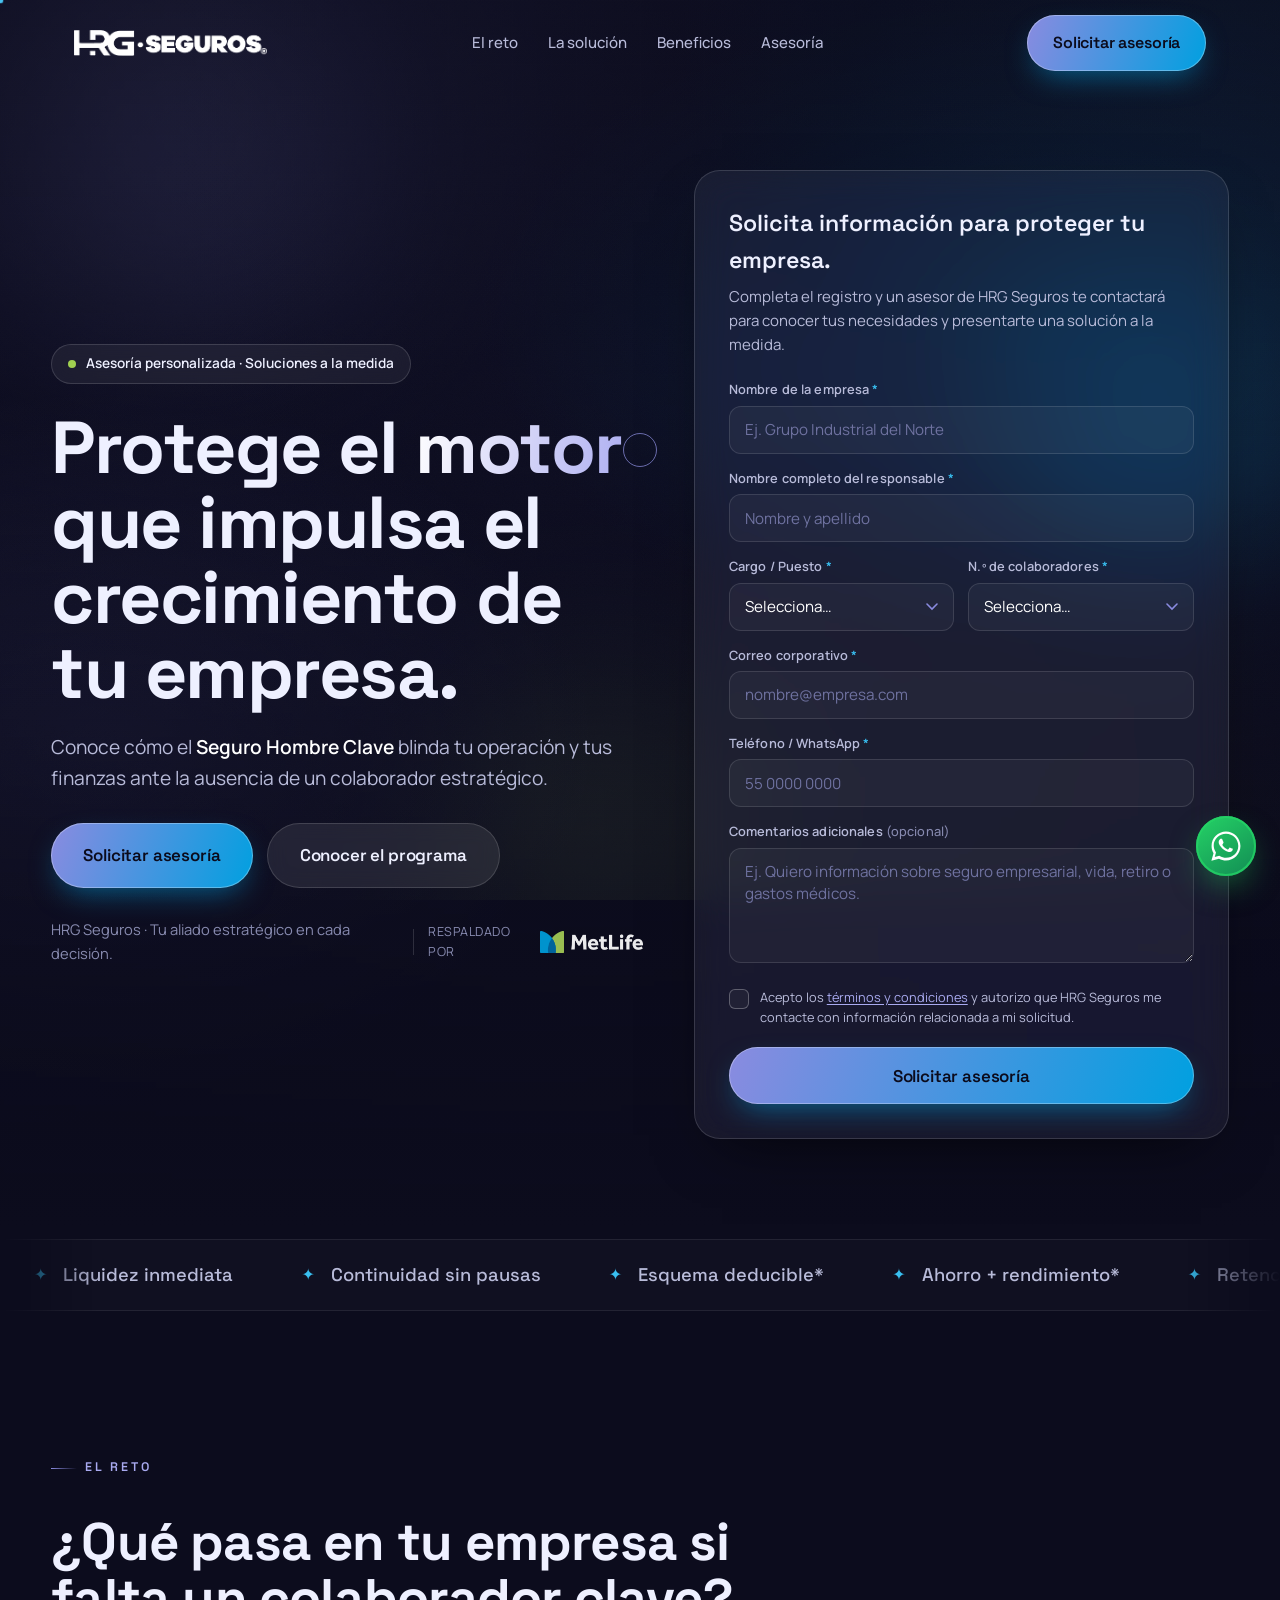
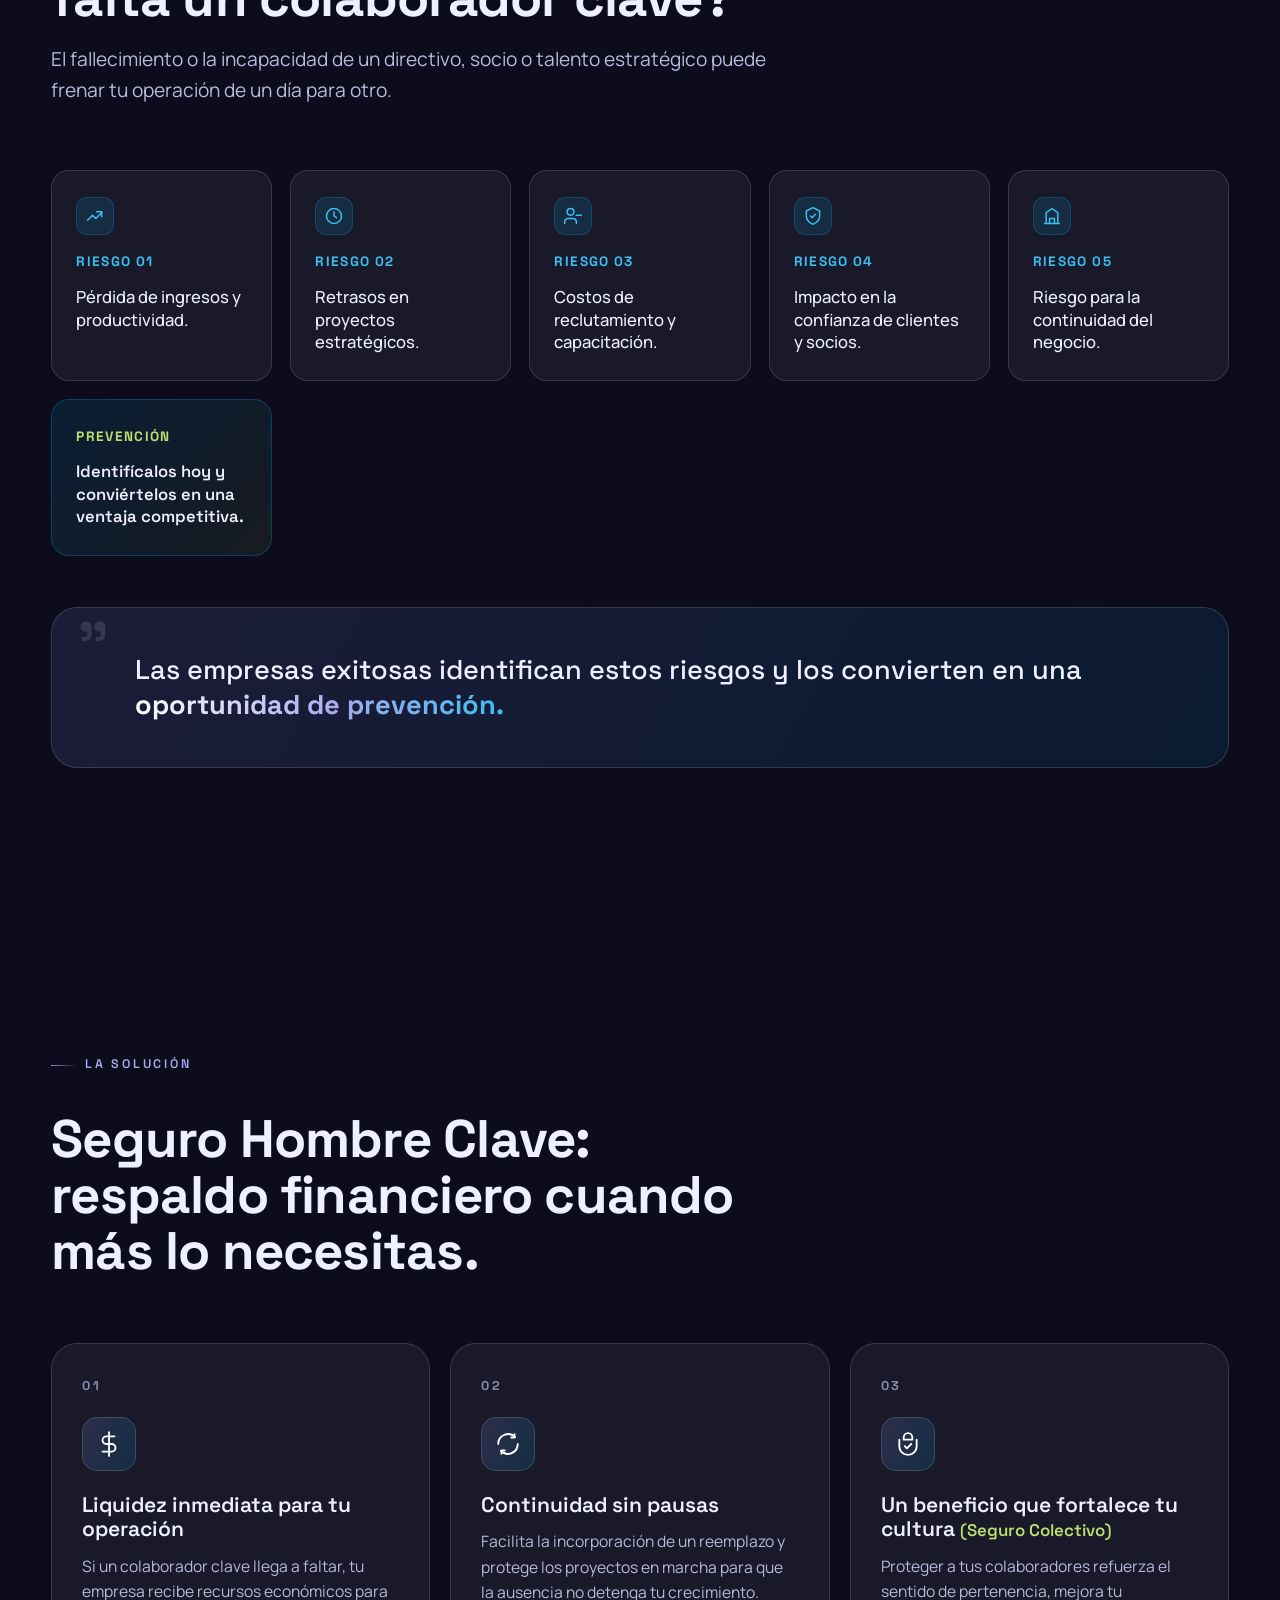
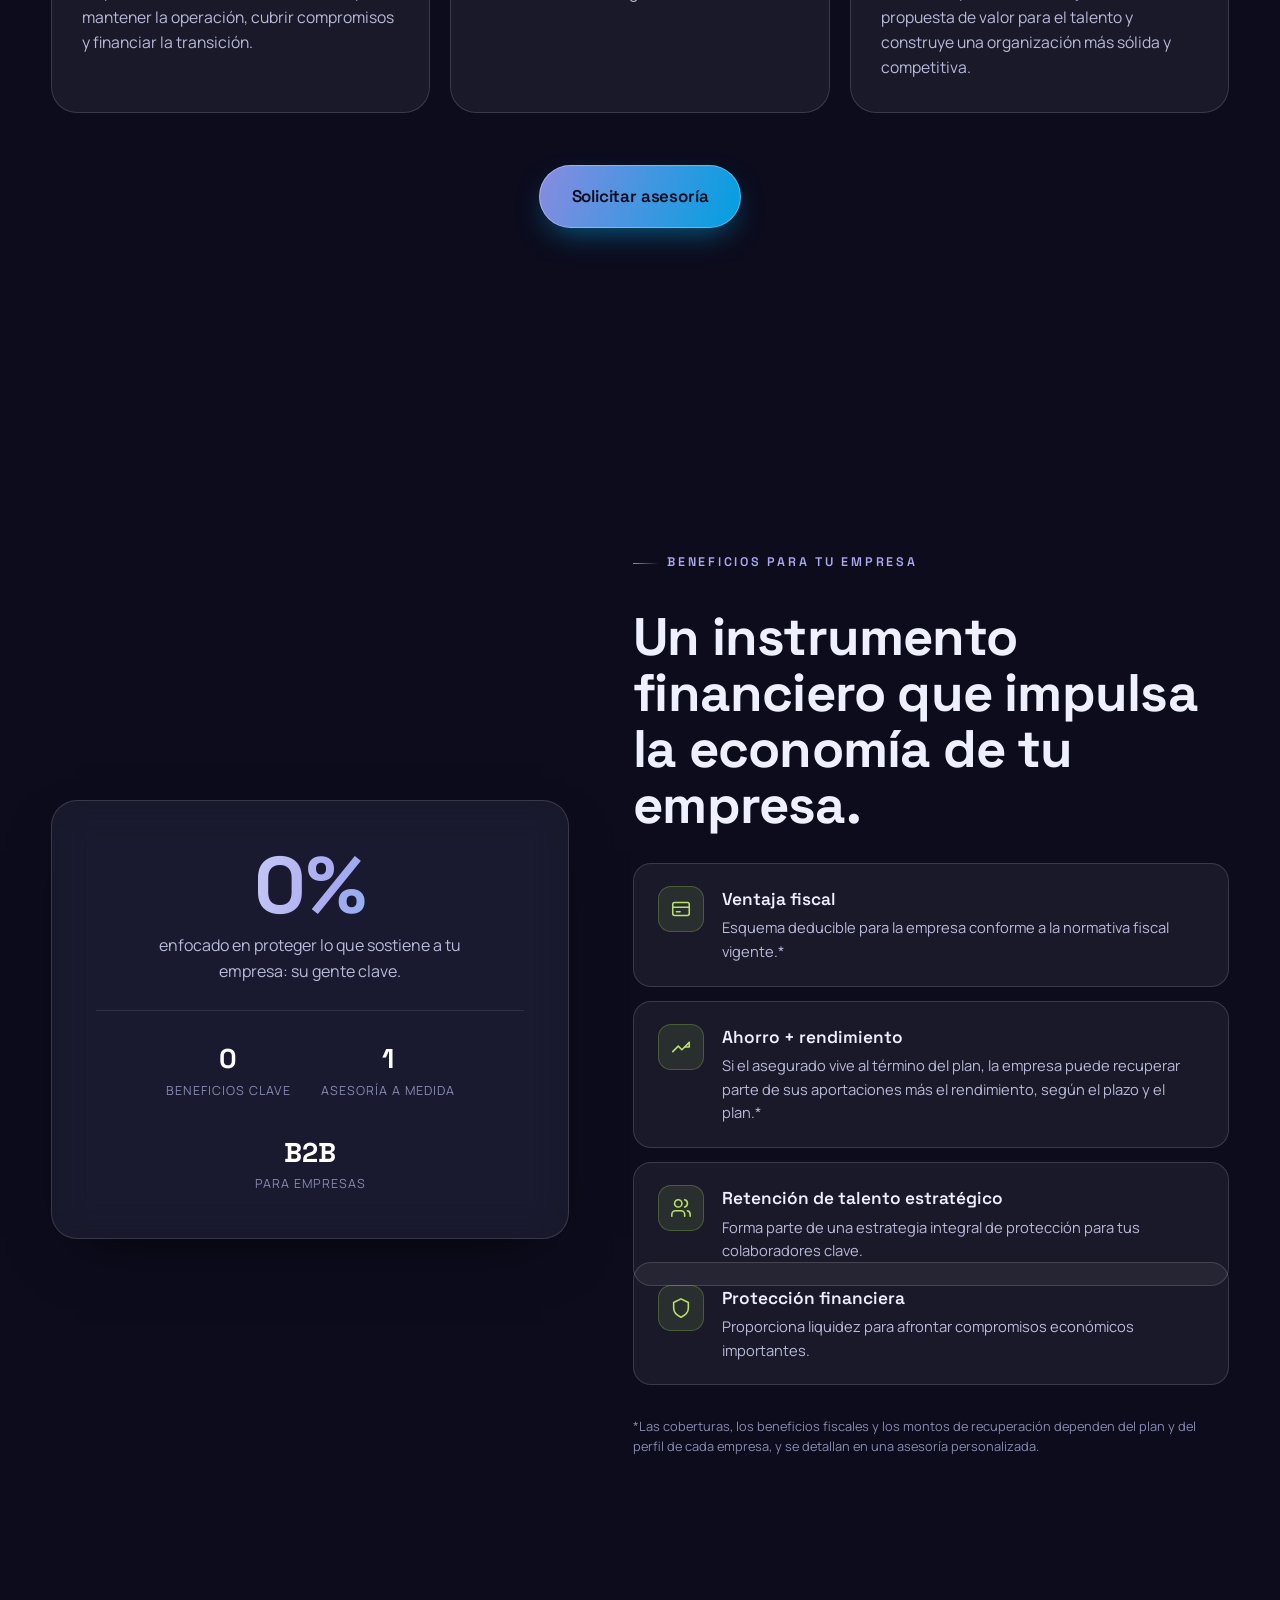
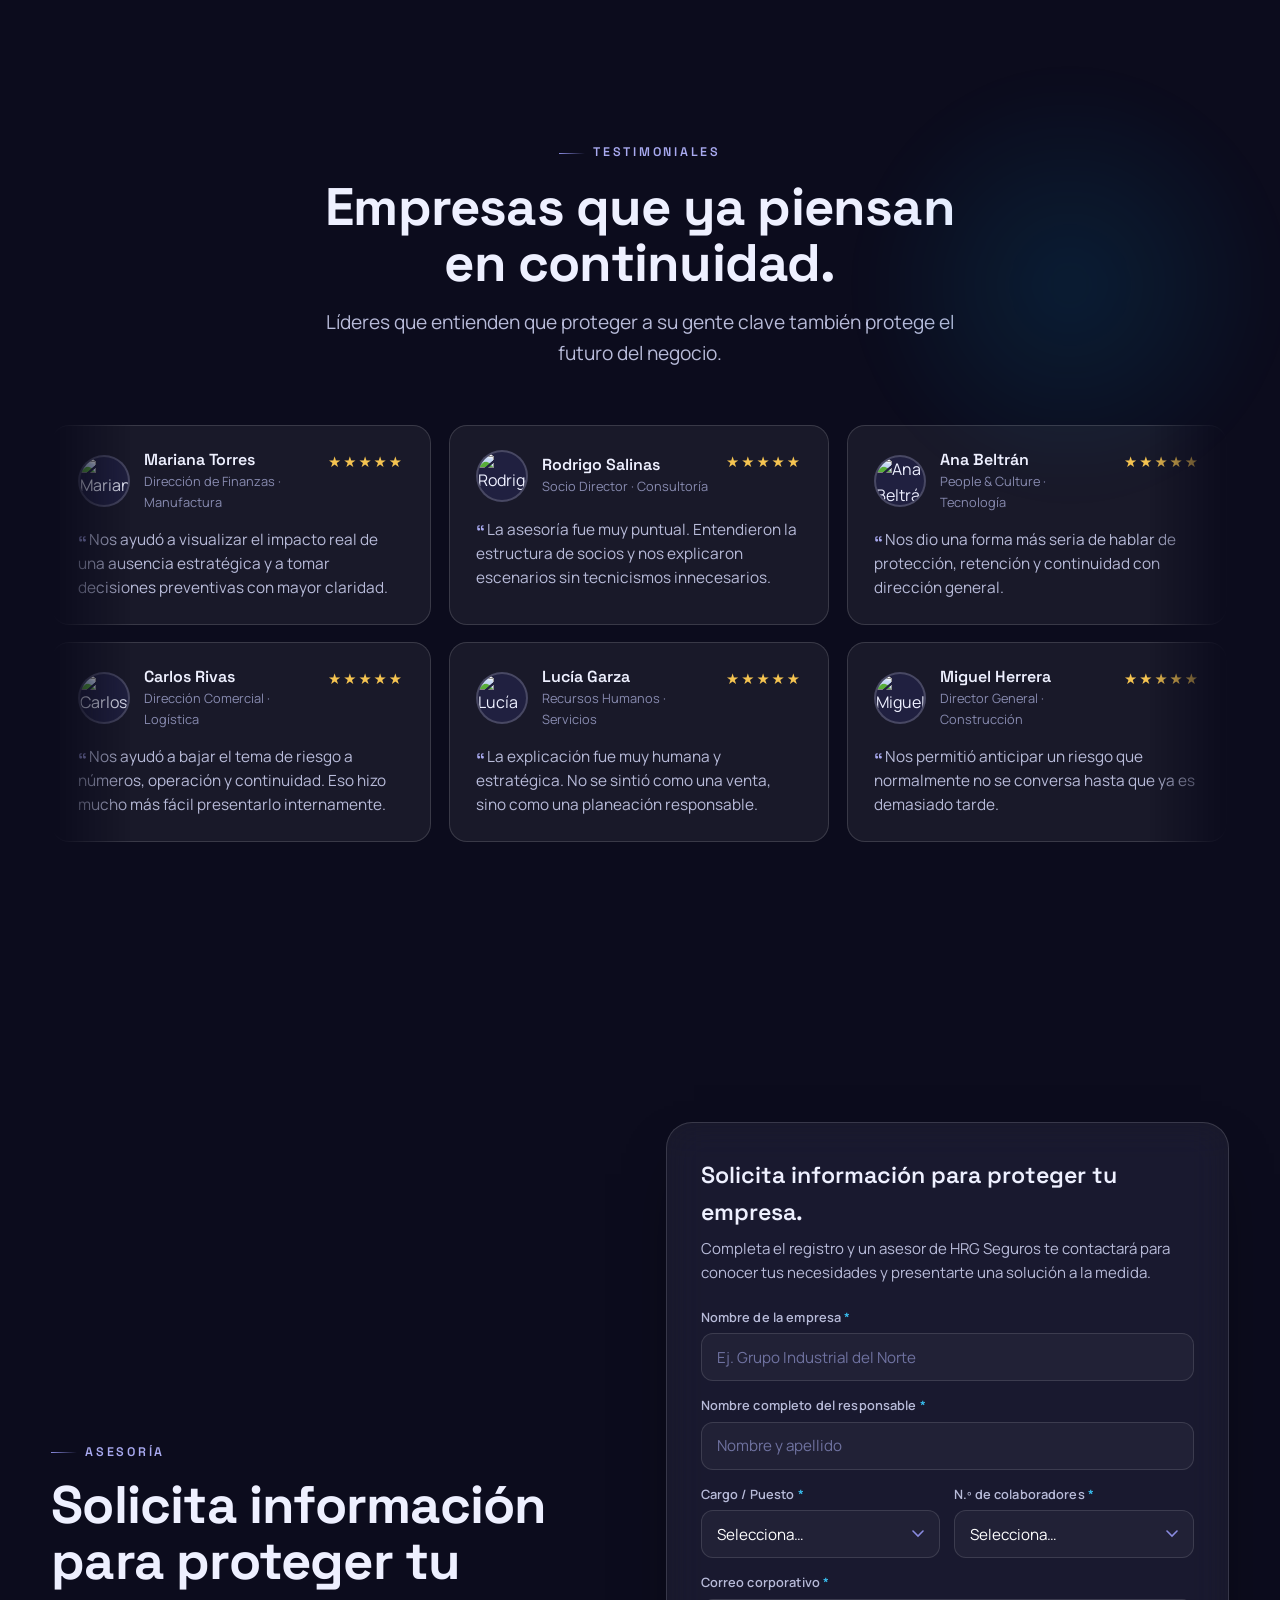
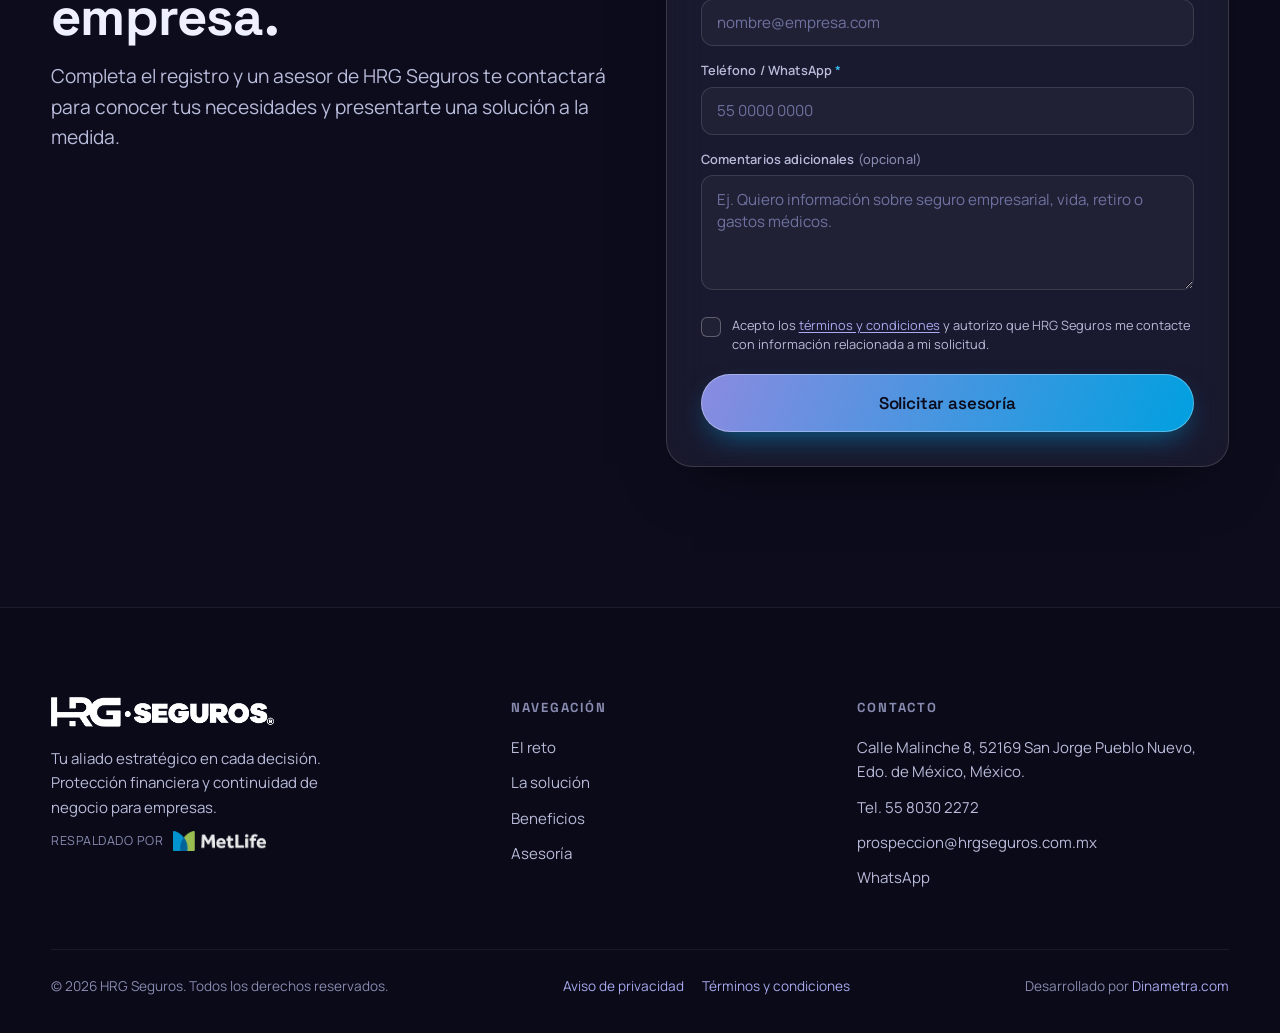
==== commit e5e2527b: "ultimos cambios cambios form y thypage" ====
--- a/index.html
+++ b/index.html
@@ -3,8 +3,8 @@
 <head>
 <meta charset="UTF-8">
 <meta name="viewport" content="width=device-width, initial-scale=1">
-<title>HRG Seguros · Seguro Hombre Clave — Registro al evento empresarial</title>
-<meta name="description" content="Evento empresarial sin costo. Conoce cómo el Seguro Hombre Clave de HRG Seguros blinda tu operación y tus finanzas ante la ausencia de un colaborador estratégico.">
+<title>HRG Seguros · Solicitud de asesoría empresarial</title>
+<meta name="description" content="Completa el registro y un asesor de HRG Seguros te contactará para conocer tus necesidades y presentarte una solución a la medida.">
 <link rel="preconnect" href="https://fonts.googleapis.com">
 <link rel="preconnect" href="https://fonts.gstatic.com" crossorigin>
 <link href="https://fonts.googleapis.com/css2?family=Space+Grotesk:wght@400;500;600;700&family=Manrope:wght@400;500;600;700&display=swap" rel="stylesheet">
@@ -40,10 +40,10 @@
       <a href="#reto" data-cursor>El reto</a>
       <a href="#solucion" data-cursor>La solución</a>
       <a href="#beneficios" data-cursor>Beneficios</a>
-      <a href="#registro" data-cursor>Registro</a>
+      <a href="#registro" data-cursor>Asesoría</a>
     </div>
     <div class="nav-cta">
-      <a href="#registro" class="btn btn-primary" data-cursor>Registrar a mi empresa</a>
+      <a href="#registro" class="btn btn-primary" data-cursor>Solicitar asesoría</a>
       <button class="nav-burger" id="burger" aria-label="Abrir menú" aria-expanded="false">
         <span></span><span></span><span></span>
       </button>
@@ -56,8 +56,8 @@
   <a href="#reto">El reto</a>
   <a href="#solucion">La solución</a>
   <a href="#beneficios">Beneficios</a>
-  <a href="#registro">Registro</a>
-  <a href="#registro" class="btn btn-primary btn-block">Registrar a mi empresa</a>
+  <a href="#registro">Asesoría</a>
+  <a href="#registro" class="btn btn-primary btn-block">Solicitar asesoría</a>
 </div>
 
 <span id="top"></span>
@@ -75,7 +75,7 @@
     <div class="hero-copy">
       <div class="hero-badge reveal">
         <span class="dot"></span>
-        Evento empresarial sin costo · Cupo limitado
+        Asesoría personalizada · Soluciones a la medida
       </div>
       <h1 class="h-xl reveal d1">
         Protege el <span class="grad-text">motor</span> que impulsa el crecimiento de tu empresa.
@@ -85,7 +85,7 @@
         y tus finanzas ante la ausencia de un colaborador estratégico.
       </p>
       <div class="hero-actions reveal d3">
-        <a href="#registro" class="btn btn-primary btn-lg" data-cursor>Registrar a mi empresa</a>
+        <a href="#registro" class="btn btn-primary btn-lg" data-cursor>Solicitar asesoría</a>
         <a href="#solucion" class="btn btn-ghost btn-lg" data-cursor>Conocer el programa</a>
       </div>
       <div class="hero-proof reveal d4">
@@ -99,10 +99,9 @@
     </div>
 
     <!-- columna formulario (above the fold) -->
-    <aside class="form-card glass reveal d2 spotlight" id="registro" data-screen-label="Formulario de registro">
-      <span class="cupo">● Cupo limitado</span>
-      <h3>Aparta el lugar de tu empresa.</h3>
-      <p class="pitch">Completa el registro y recibe por correo la confirmación con los datos de acceso al evento.</p>
+    <aside class="form-card glass reveal d2 spotlight" id="registro" data-screen-label="Formulario de solicitud">
+      <h3>Solicita información para proteger tu empresa.</h3>
+      <p class="pitch">Completa el registro y un asesor de HRG Seguros te contactará para conocer tus necesidades y presentarte una solución a la medida.</p>
       <form id="leadForm" class="lead-form" novalidate>
         <div class="field">
           <label for="empresa">Nombre de la empresa <span class="req">*</span></label>
@@ -144,23 +143,21 @@
           <input type="email" id="correo" name="correo" placeholder="nombre@empresa.com" required>
           <span class="err">Escribe un correo válido.</span>
         </div>
-        <div class="field-row">
-          <div class="field">
-            <label for="telefono">Teléfono / WhatsApp <span class="req">*</span></label>
-            <input type="tel" id="telefono" name="telefono" placeholder="55 0000 0000" required>
-            <span class="err">Comparte un teléfono de contacto.</span>
-          </div>
-          <div class="field">
-            <label for="asistentes">Asistentes <span style="color:var(--faint);font-weight:500">(opcional)</span></label>
-            <input type="number" id="asistentes" name="asistentes" min="1" placeholder="Ej. 2">
-            <span class="err"></span>
-          </div>
-        </div>
-        <label class="consent" id="consentWrap">
+        <div class="field">
+          <label for="telefono">Teléfono / WhatsApp <span class="req">*</span></label>
+          <input type="tel" id="telefono" name="telefono" placeholder="55 0000 0000" required>
+          <span class="err">Comparte un teléfono de contacto.</span>
+        </div>
+        <div class="field">
+          <label for="comentarios">Comentarios adicionales <span style="color:var(--faint);font-weight:500">(opcional)</span></label>
+          <textarea id="comentarios" name="comentarios" rows="4" placeholder="Ej. Quiero información sobre seguro empresarial, vida, retiro o gastos médicos."></textarea>
+          <span class="err"></span>
+        </div>
+        <label class="consent">
           <input type="checkbox" id="consent" name="consent" required>
-          <span>Acepto los <a href="#" data-cursor>términos y condiciones</a> y autorizo que me contacten con información relacionada a mi solicitud.</span>
+          <span>Acepto los <a href="#" data-cursor>términos y condiciones</a> y autorizo que HRG Seguros me contacte con información relacionada a mi solicitud.</span>
         </label>
-        <button type="submit" class="btn btn-primary btn-lg btn-block" data-cursor>Confirmar mi registro</button>
+        <button type="submit" class="btn btn-primary btn-lg btn-block" data-cursor>Solicitar asesoría</button>
       </form>
     </aside>
     </div>
@@ -270,7 +267,7 @@
   </div>
 
   <div style="text-align:center;margin-top:clamp(36px,5vw,52px)" class="reveal">
-    <a href="#registro" class="btn btn-primary btn-lg" data-cursor>Registrar a mi empresa</a>
+    <a href="#registro" class="btn btn-primary btn-lg" data-cursor>Solicitar asesoría</a>
   </div>
 </section>
 
@@ -414,20 +411,14 @@
 <section class="section-pad wrap" id="registro-final" data-screen-label="Registro final">
   <div class="reg-final">
     <div class="reg-copy reveal">
-      <span class="eyebrow">Registro</span>
-      <h2 class="h-lg">Aparta el lugar de tu empresa.</h2>
-      <p class="lead">Completa el formulario y recibe por correo la confirmación con los datos de acceso al evento.</p>
-      <ul class="reg-points" aria-label="Beneficios del registro">
-        <li><span class="tick">✓</span> Evento empresarial sin costo.</li>
-        <li><span class="tick">✓</span> Cupo limitado para empresas.</li>
-        <li><span class="tick">✓</span> Asesoría enfocada en continuidad de negocio.</li>
-      </ul>
+      <span class="eyebrow">Asesoría</span>
+      <h2 class="h-lg">Solicita información para proteger tu empresa.</h2>
+      <p class="lead">Completa el registro y un asesor de HRG Seguros te contactará para conocer tus necesidades y presentarte una solución a la medida.</p>
     </div>
 
     <aside class="form-card glass reveal d1 spotlight" data-screen-label="Formulario final">
-      <span class="cupo">● Cupo limitado</span>
-      <h3>Confirma tu registro.</h3>
-      <p class="pitch">Déjanos tus datos para enviarte la información del evento y el seguimiento correspondiente.</p>
+      <h3>Solicita información para proteger tu empresa.</h3>
+      <p class="pitch">Completa el registro y un asesor de HRG Seguros te contactará para conocer tus necesidades y presentarte una solución a la medida.</p>
       <form id="leadFormBottom" class="lead-form" novalidate>
         <div class="field">
           <label for="empresaBottom">Nombre de la empresa <span class="req">*</span></label>
@@ -469,23 +460,21 @@
           <input type="email" id="correoBottom" name="correo" placeholder="nombre@empresa.com" required>
           <span class="err">Escribe un correo válido.</span>
         </div>
-        <div class="field-row">
-          <div class="field">
-            <label for="telefonoBottom">Teléfono / WhatsApp <span class="req">*</span></label>
-            <input type="tel" id="telefonoBottom" name="telefono" placeholder="55 0000 0000" required>
-            <span class="err">Comparte un teléfono de contacto.</span>
-          </div>
-          <div class="field">
-            <label for="asistentesBottom">Asistentes <span style="color:var(--faint);font-weight:500">(opcional)</span></label>
-            <input type="number" id="asistentesBottom" name="asistentes" min="1" placeholder="Ej. 2">
-            <span class="err"></span>
-          </div>
+        <div class="field">
+          <label for="telefonoBottom">Teléfono / WhatsApp <span class="req">*</span></label>
+          <input type="tel" id="telefonoBottom" name="telefono" placeholder="55 0000 0000" required>
+          <span class="err">Comparte un teléfono de contacto.</span>
+        </div>
+        <div class="field">
+          <label for="comentariosBottom">Comentarios adicionales <span style="color:var(--faint);font-weight:500">(opcional)</span></label>
+          <textarea id="comentariosBottom" name="comentarios" rows="4" placeholder="Ej. Quiero información sobre seguro empresarial, vida, retiro o gastos médicos."></textarea>
+          <span class="err"></span>
         </div>
         <label class="consent">
           <input type="checkbox" id="consentBottom" name="consent" required>
-          <span>Acepto los <a href="#" data-cursor>términos y condiciones</a> y autorizo que me contacten con información relacionada a mi solicitud.</span>
+          <span>Acepto los <a href="#" data-cursor>términos y condiciones</a> y autorizo que HRG Seguros me contacte con información relacionada a mi solicitud.</span>
         </label>
-        <button type="submit" class="btn btn-primary btn-lg btn-block" data-cursor>Confirmar mi registro</button>
+        <button type="submit" class="btn btn-primary btn-lg btn-block" data-cursor>Solicitar asesoría</button>
       </form>
     </aside>
   </div>
@@ -508,7 +497,7 @@
         <a href="#reto" data-cursor>El reto</a>
         <a href="#solucion" data-cursor>La solución</a>
         <a href="#beneficios" data-cursor>Beneficios</a>
-        <a href="#registro" data-cursor>Registro</a>
+        <a href="#registro" data-cursor>Asesoría</a>
       </div>
       <div class="footer-col">
         <h5>Contacto</h5>
--- a/styles.css
+++ b/styles.css
@@ -233,17 +233,18 @@
 .field{margin-bottom:14px;position:relative}
 .field label{display:block;font-size:.8rem;font-weight:600;color:var(--muted);margin-bottom:6px;letter-spacing:.01em}
 .field .req{color:var(--cyan-soft)}
-.field input,.field select{width:100%;padding:.82em 1em;border-radius:var(--r-sm);
+.field input,.field select,.field textarea{width:100%;padding:.82em 1em;border-radius:var(--r-sm);
   background:rgba(255,255,255,.04);border:1px solid rgba(255,255,255,.12);color:#fff;
   font-family:inherit;font-size:.95rem;transition:border-color .25s,background .25s,box-shadow .25s}
-.field input::placeholder{color:#6f72a0}
+.field input::placeholder,.field textarea::placeholder{color:#6f72a0}
 .field select{appearance:none;background-image:url("data:image/svg+xml,%3Csvg xmlns='http://www.w3.org/2000/svg' width='12' height='8' fill='none'%3E%3Cpath d='M1 1l5 5 5-5' stroke='%238a8be0' stroke-width='1.6' stroke-linecap='round'/%3E%3C/svg%3E");
   background-repeat:no-repeat;background-position:right 1em center;cursor:pointer}
 .field select option{background:var(--navy-800);color:#fff}
-.field input:focus,.field select:focus{outline:none;border-color:var(--cyan);
+.field textarea{min-height:104px;resize:vertical;line-height:1.45}
+.field input:focus,.field select:focus,.field textarea:focus{outline:none;border-color:var(--cyan);
   background:rgba(255,255,255,.07);box-shadow:0 0 0 4px rgba(0,160,224,.16)}
 .field-row{display:grid;grid-template-columns:1fr 1fr;gap:14px}
-.field.invalid input,.field.invalid select{border-color:#ff7a7a;box-shadow:0 0 0 4px rgba(255,122,122,.14)}
+.field.invalid input,.field.invalid select,.field.invalid textarea{border-color:#ff7a7a;box-shadow:0 0 0 4px rgba(255,122,122,.14)}
 .field .err{font-size:.72rem;color:#ff9d9d;margin-top:5px;display:none}
 .field.invalid .err{display:block}
 .consent{display:flex;gap:11px;align-items:flex-start;margin:18px 0 20px;font-size:.8rem;color:var(--muted);line-height:1.5}
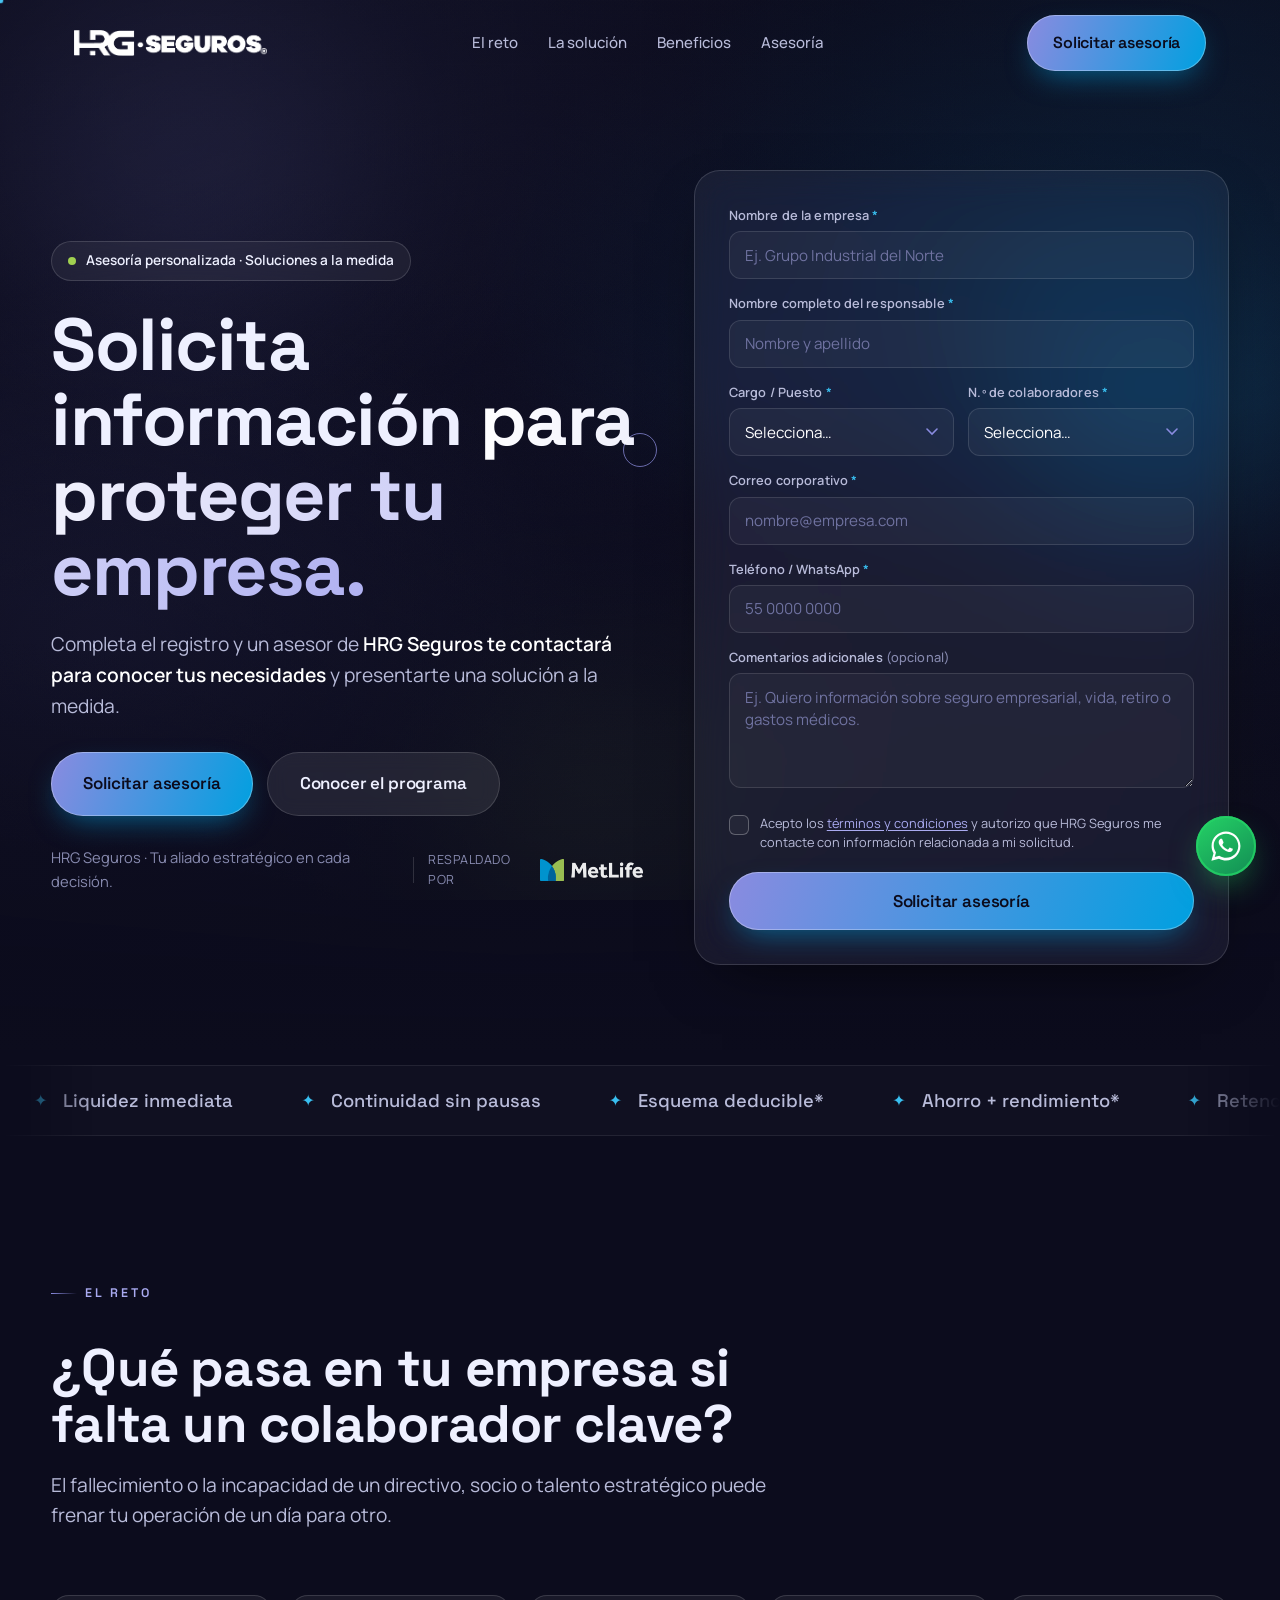
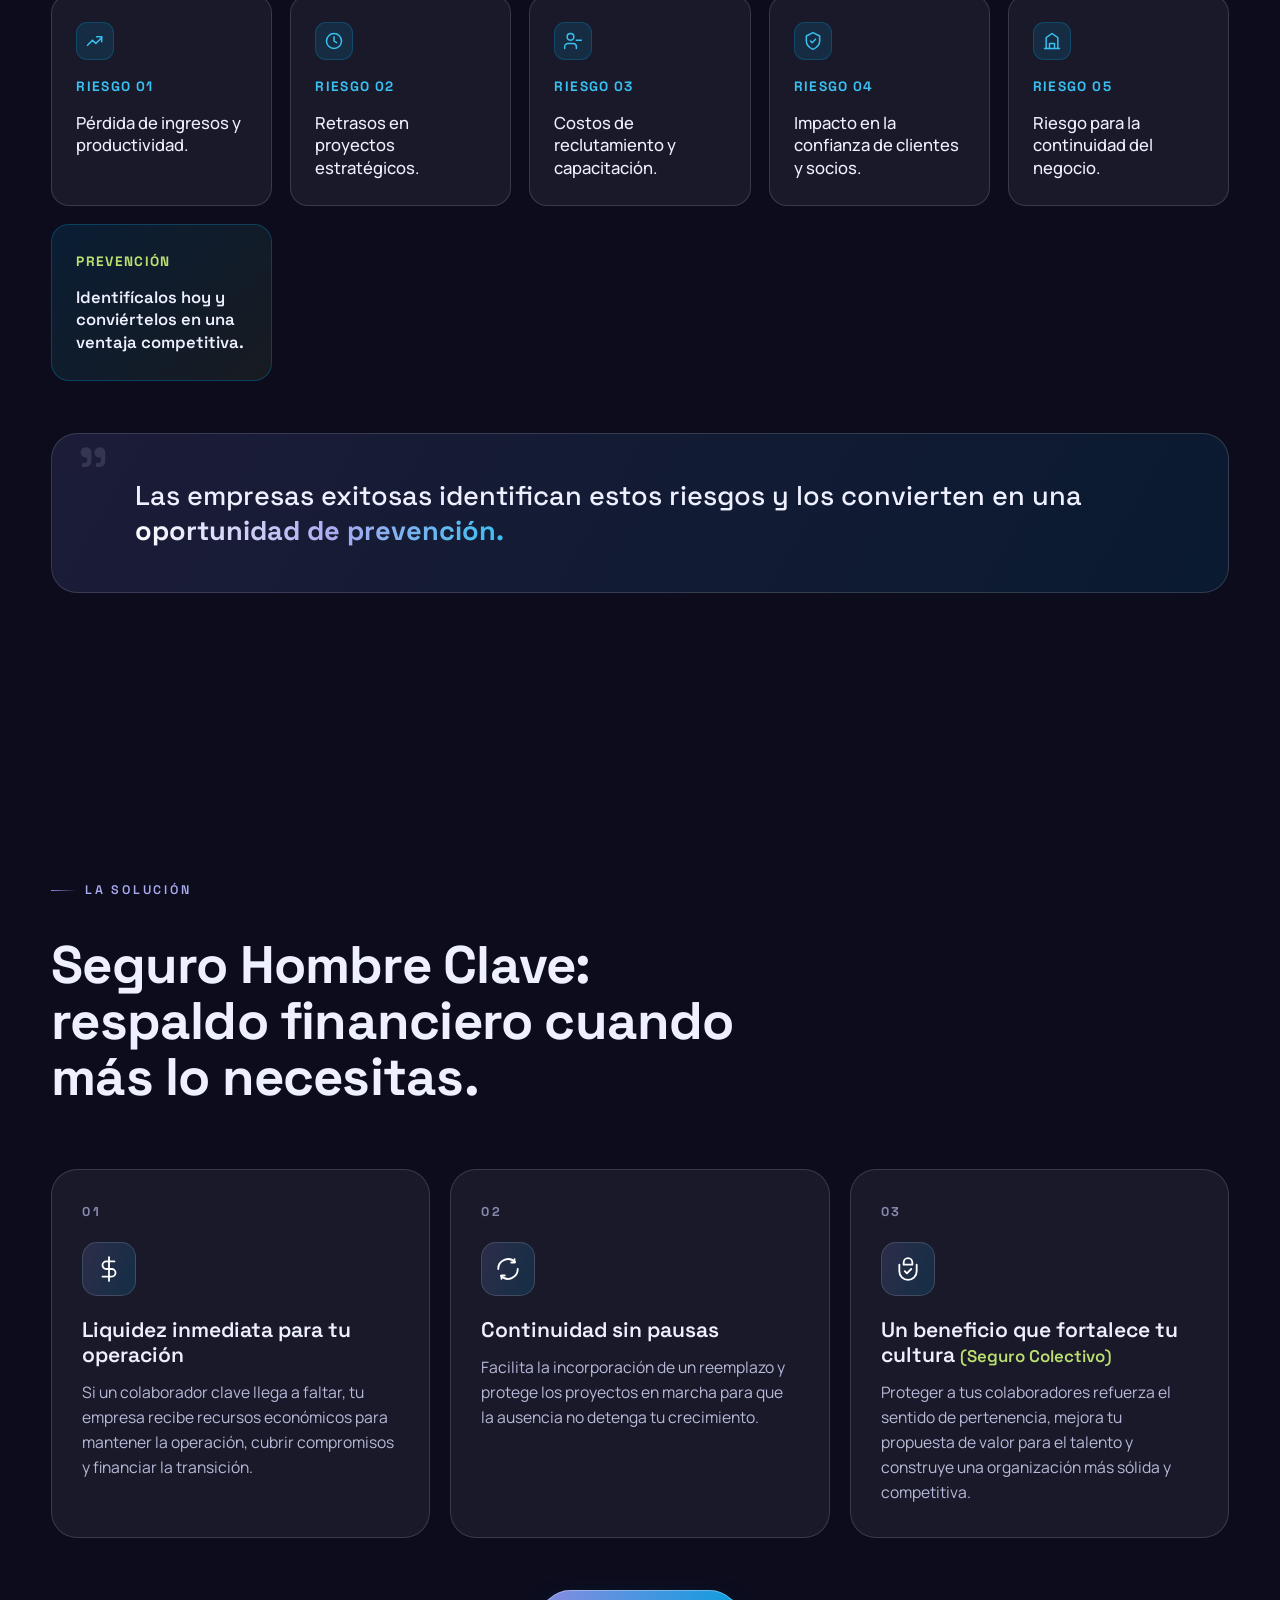
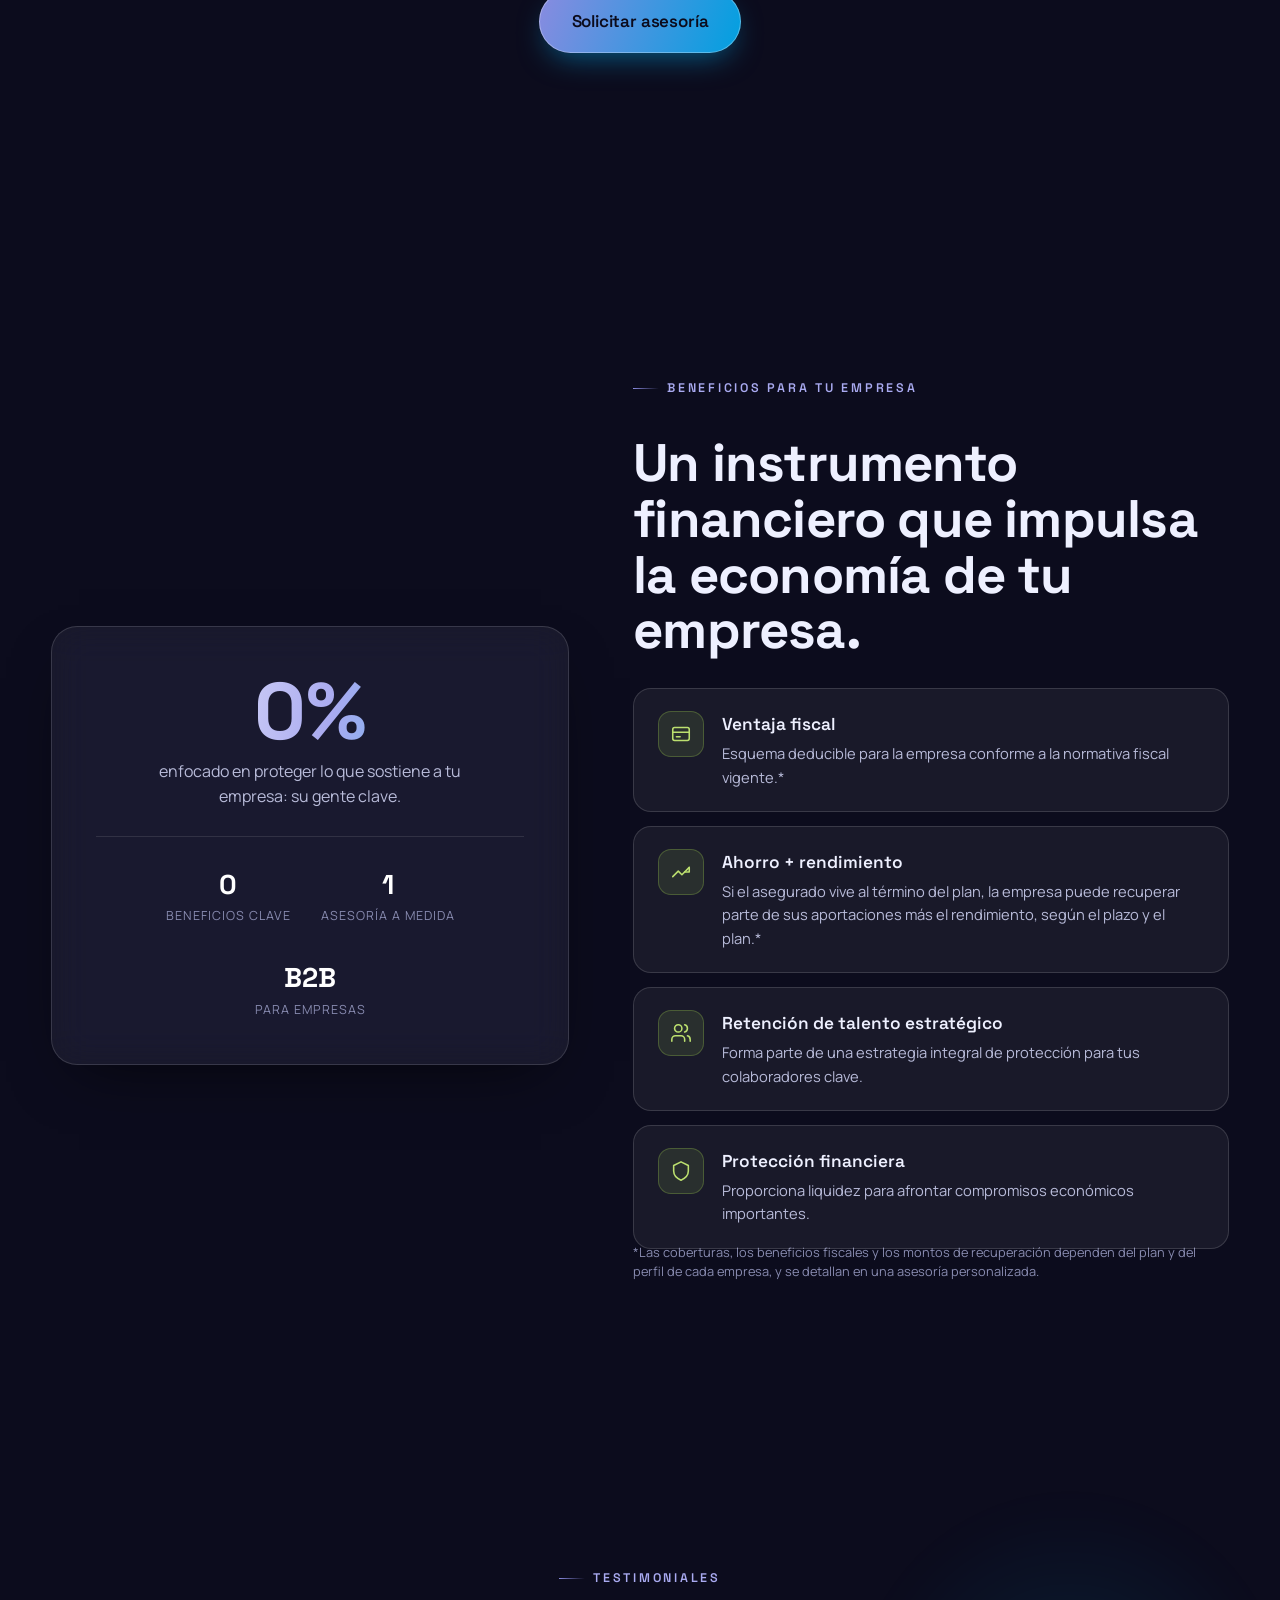
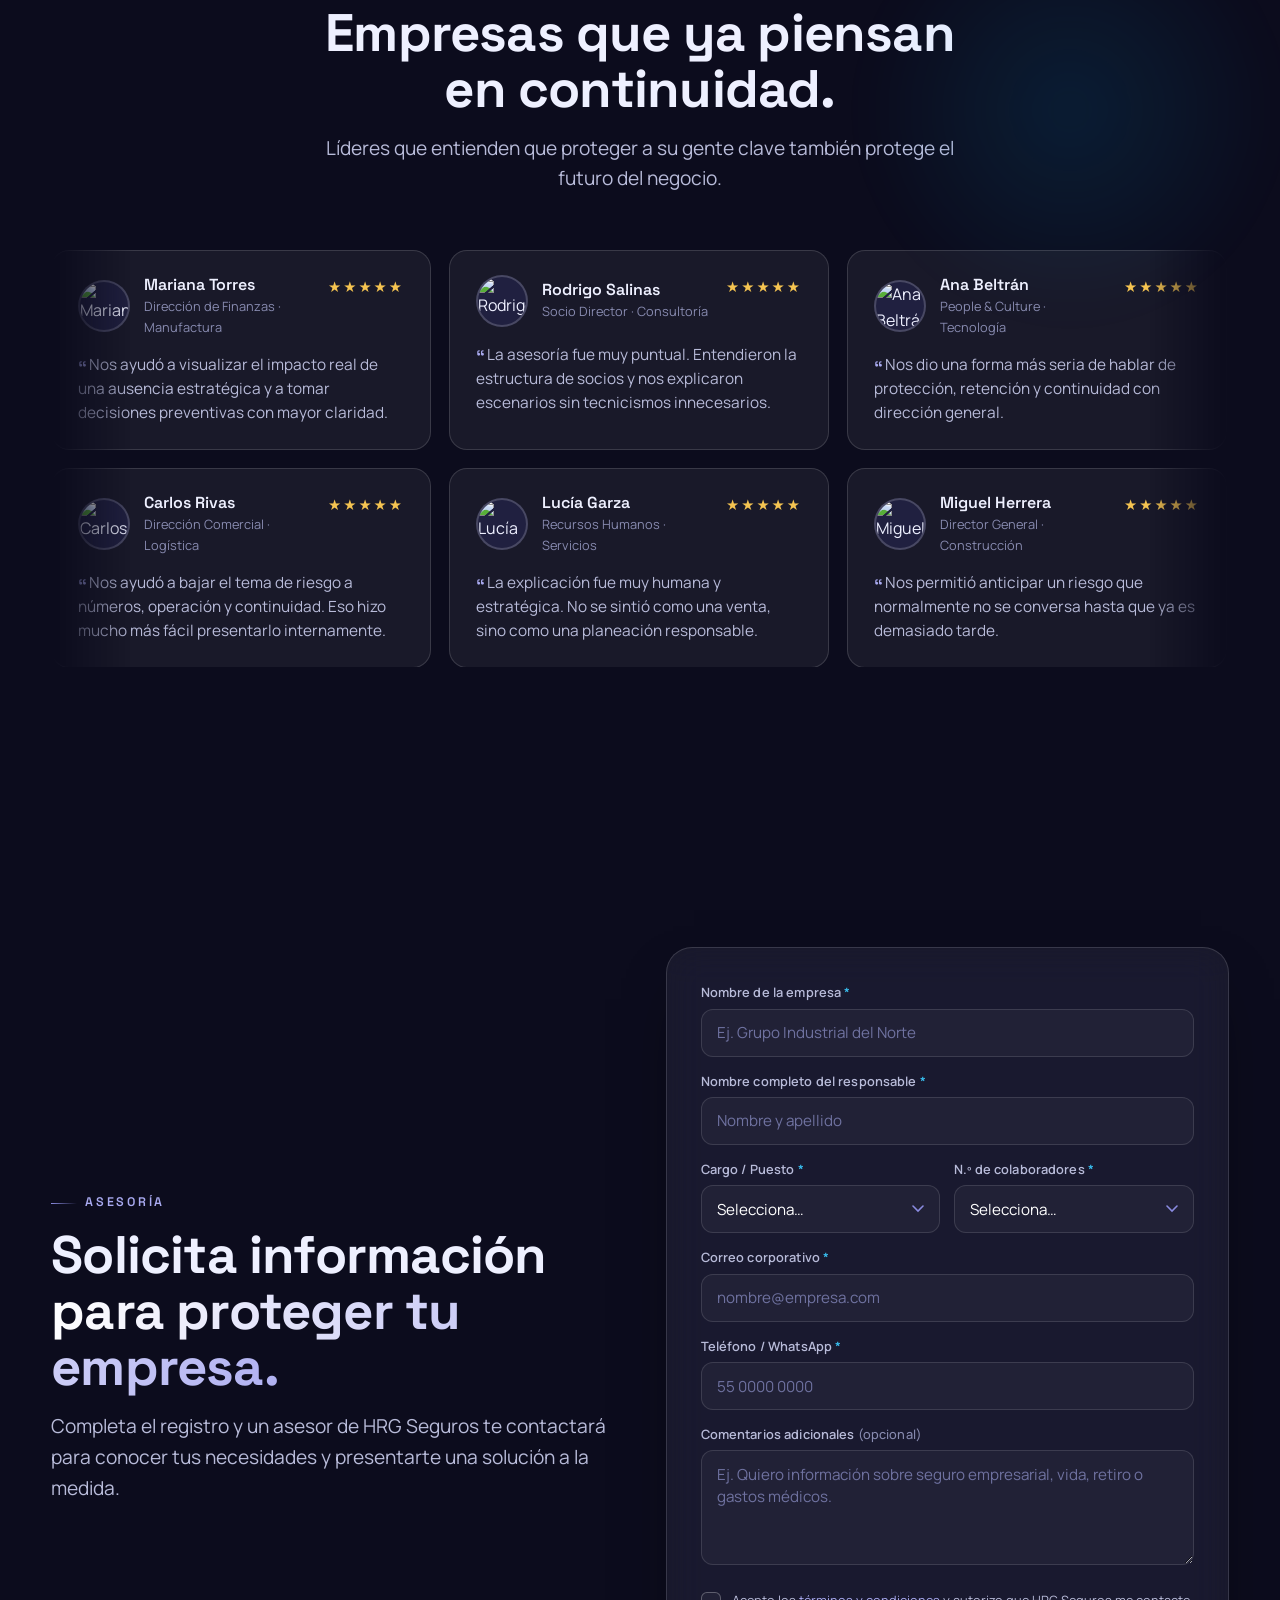
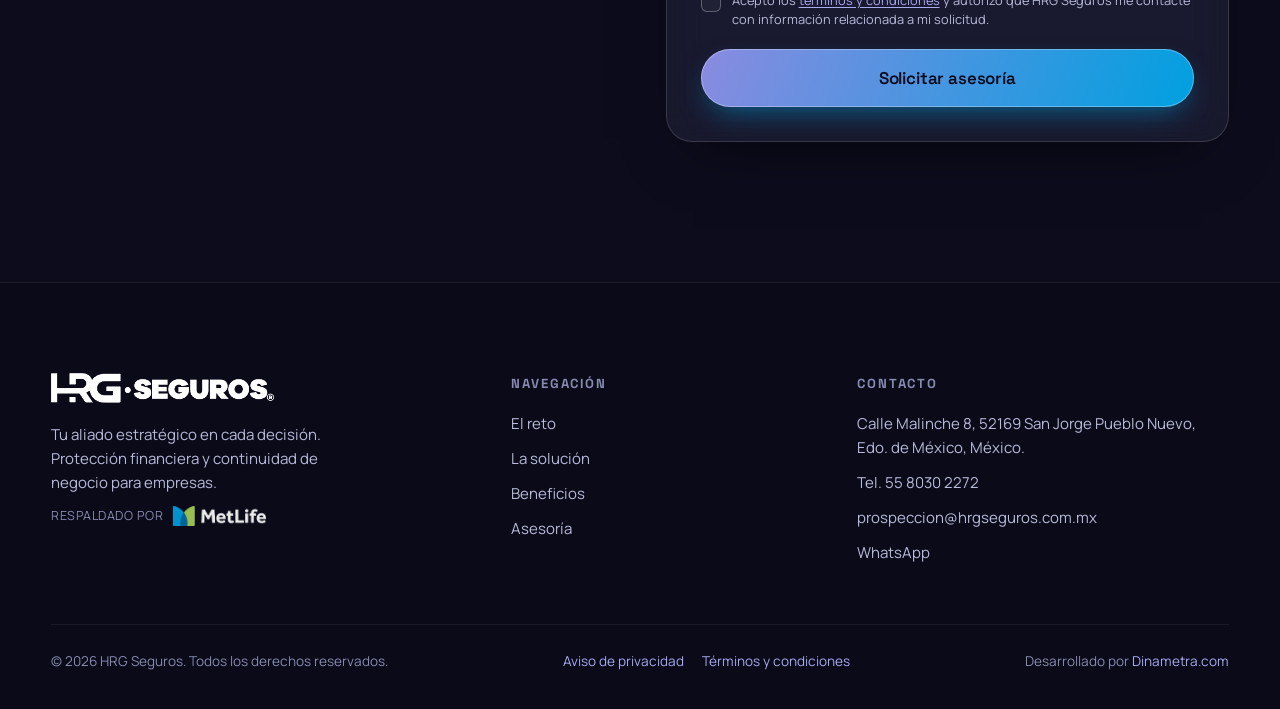
==== commit c6d59637: "Update index.html" ====
--- a/index.html
+++ b/index.html
@@ -78,11 +78,10 @@
         Asesoría personalizada · Soluciones a la medida
       </div>
       <h1 class="h-xl reveal d1">
-        Protege el <span class="grad-text">motor</span> que impulsa el crecimiento de tu empresa.
+        Solicita información <span class="grad-text">para proteger tu empresa.</span>
       </h1>
       <p class="lead reveal d2">
-        Conoce cómo el <strong style="color:#fff;font-weight:600">Seguro Hombre Clave</strong> blinda tu operación
-        y tus finanzas ante la ausencia de un colaborador estratégico.
+        Completa el registro y un asesor de <strong style="color:#fff;font-weight:600">HRG Seguros te contactará para conocer tus necesidades </strong>y presentarte una solución a la medida.
       </p>
       <div class="hero-actions reveal d3">
         <a href="#registro" class="btn btn-primary btn-lg" data-cursor>Solicitar asesoría</a>
@@ -100,8 +99,6 @@
 
     <!-- columna formulario (above the fold) -->
     <aside class="form-card glass reveal d2 spotlight" id="registro" data-screen-label="Formulario de solicitud">
-      <h3>Solicita información para proteger tu empresa.</h3>
-      <p class="pitch">Completa el registro y un asesor de HRG Seguros te contactará para conocer tus necesidades y presentarte una solución a la medida.</p>
       <form id="leadForm" class="lead-form" novalidate>
         <div class="field">
           <label for="empresa">Nombre de la empresa <span class="req">*</span></label>
@@ -412,13 +409,11 @@
   <div class="reg-final">
     <div class="reg-copy reveal">
       <span class="eyebrow">Asesoría</span>
-      <h2 class="h-lg">Solicita información para proteger tu empresa.</h2>
+      <h2 class="h-lg">Solicita información <span class="grad-text">para proteger tu empresa.</span></h2>
       <p class="lead">Completa el registro y un asesor de HRG Seguros te contactará para conocer tus necesidades y presentarte una solución a la medida.</p>
     </div>
 
     <aside class="form-card glass reveal d1 spotlight" data-screen-label="Formulario final">
-      <h3>Solicita información para proteger tu empresa.</h3>
-      <p class="pitch">Completa el registro y un asesor de HRG Seguros te contactará para conocer tus necesidades y presentarte una solución a la medida.</p>
       <form id="leadFormBottom" class="lead-form" novalidate>
         <div class="field">
           <label for="empresaBottom">Nombre de la empresa <span class="req">*</span></label>
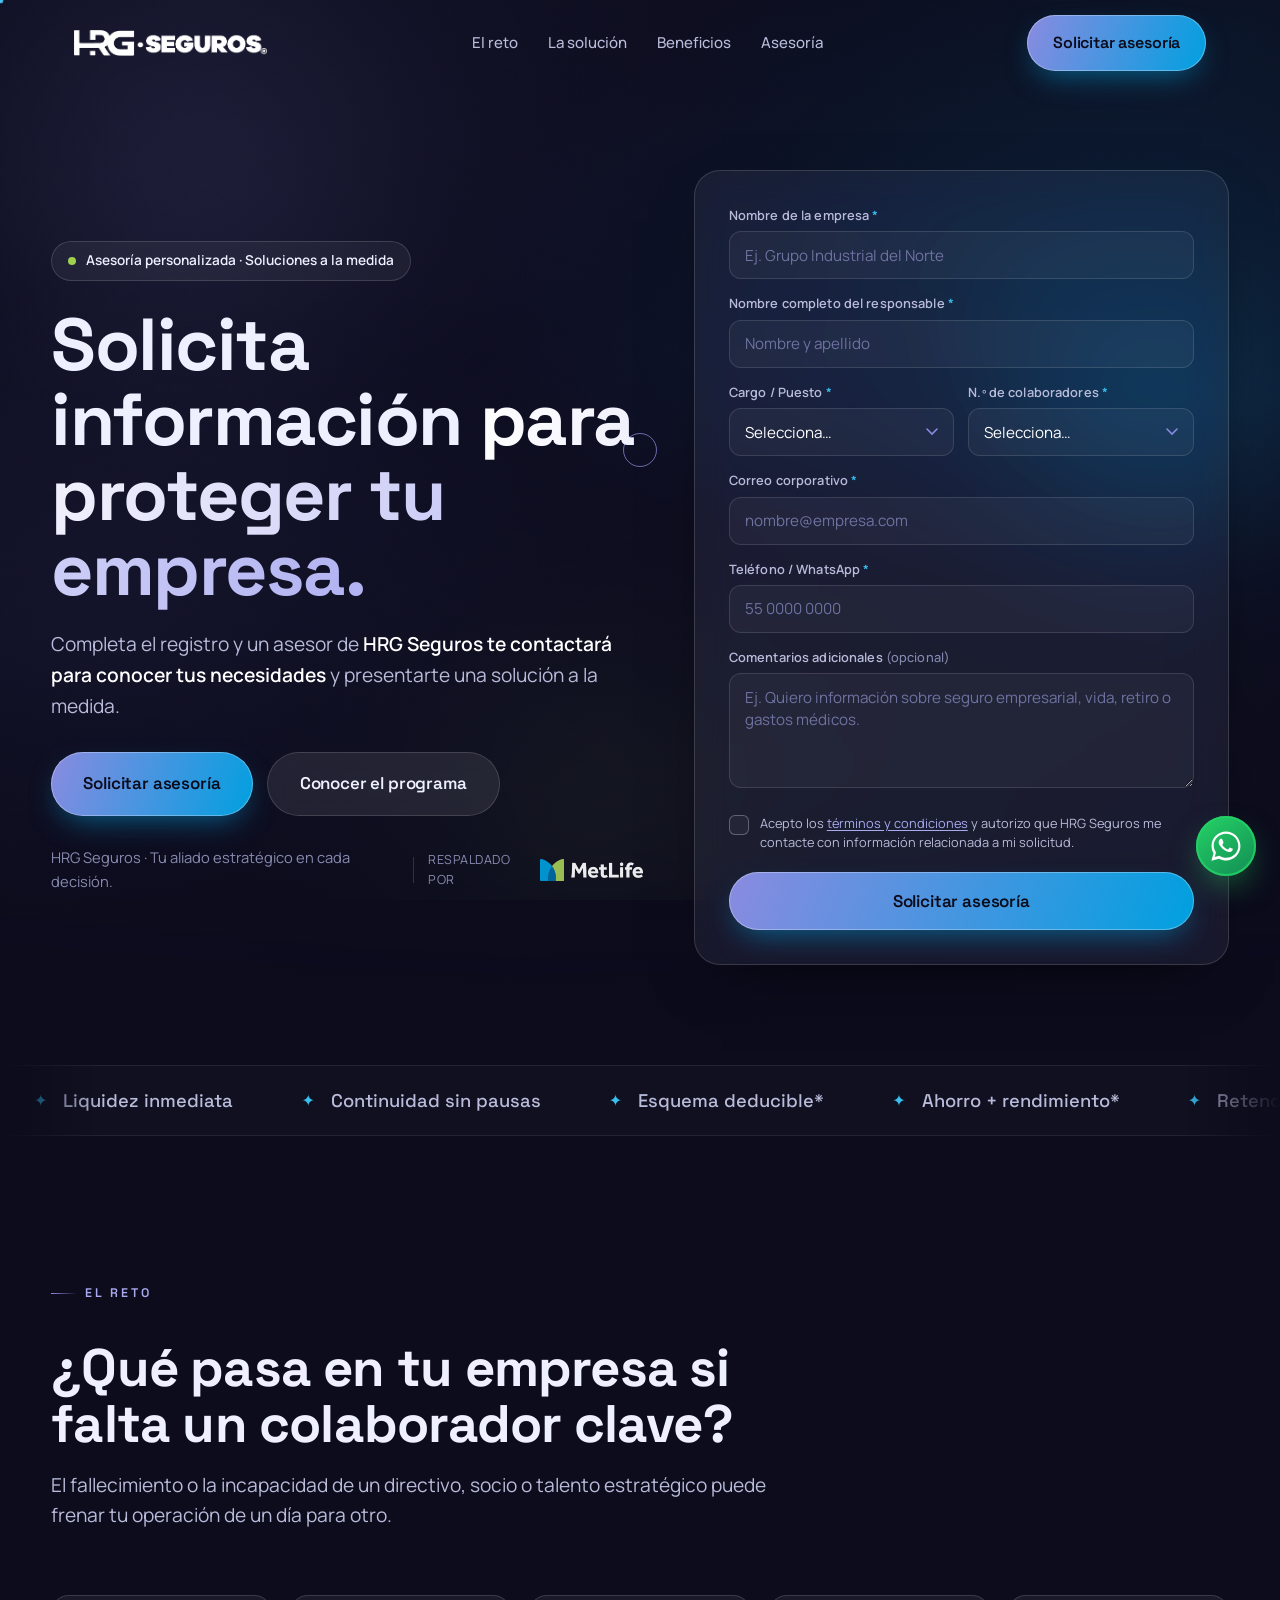
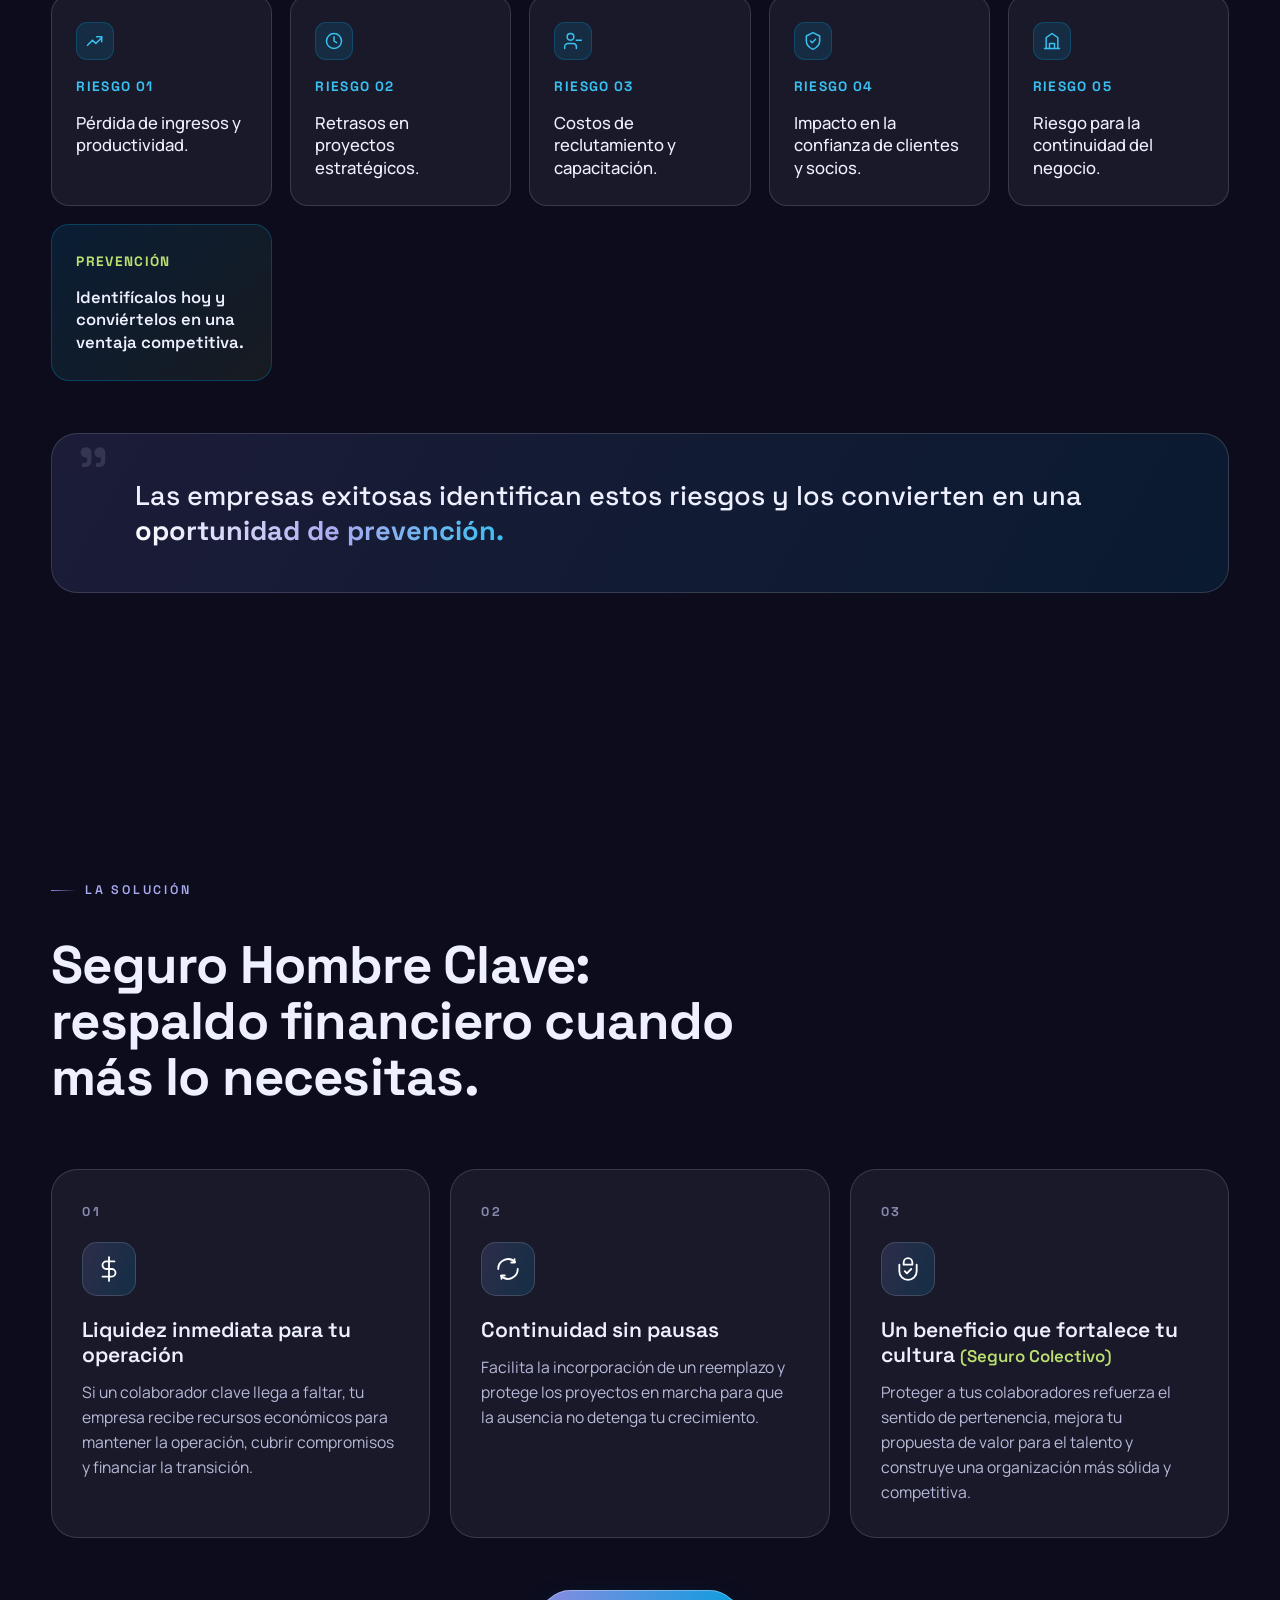
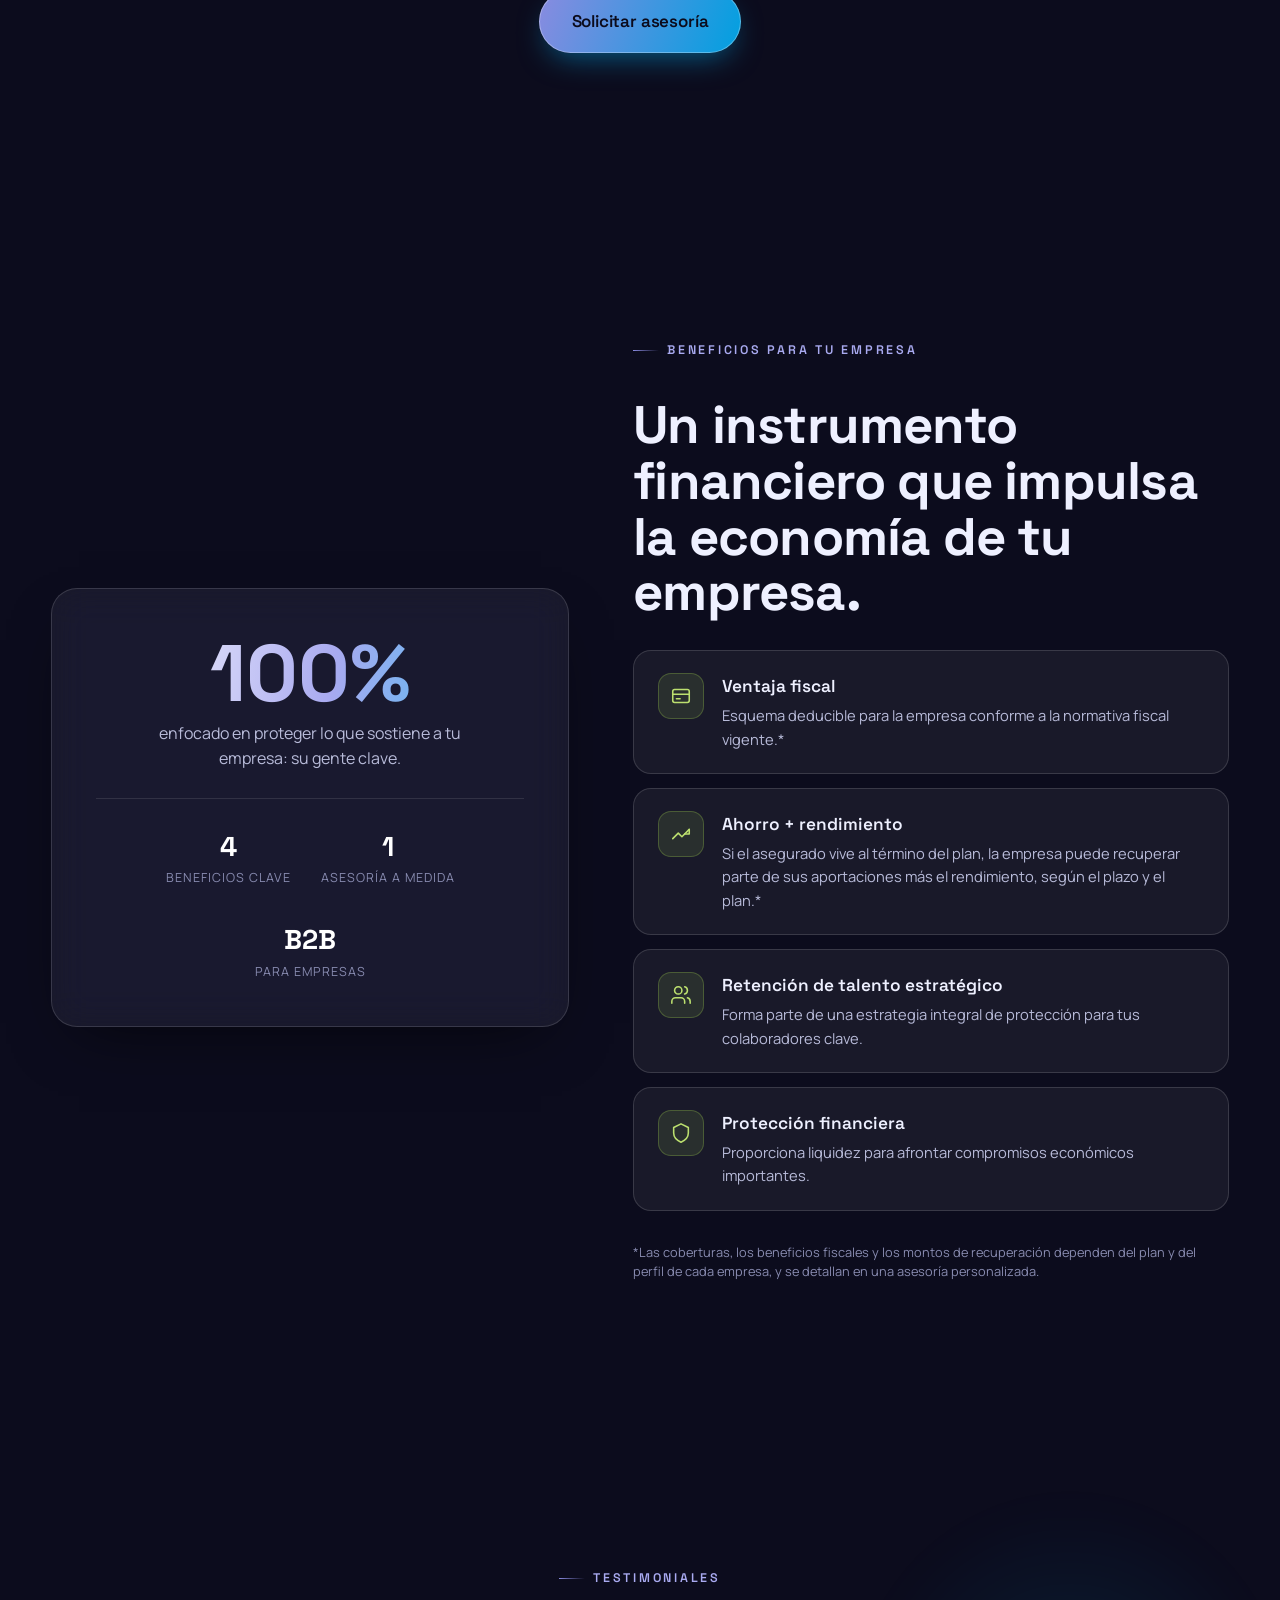
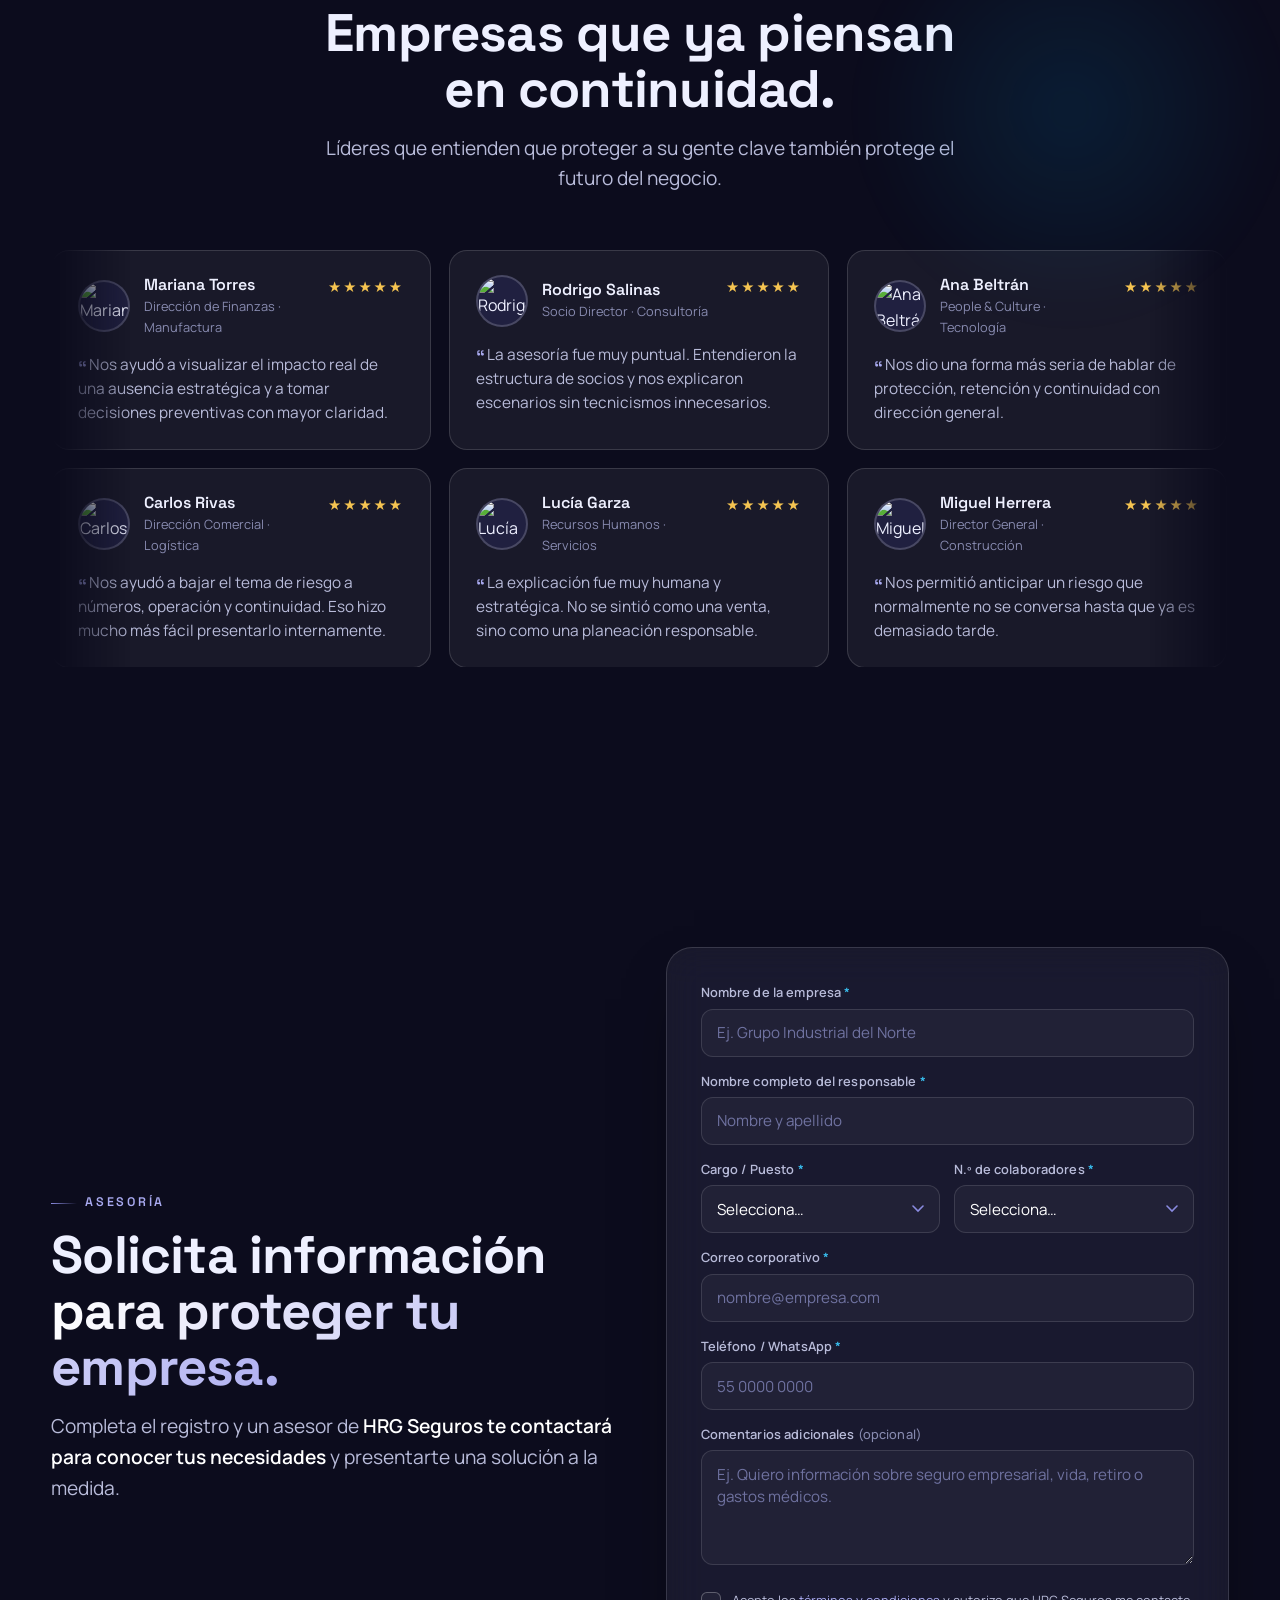
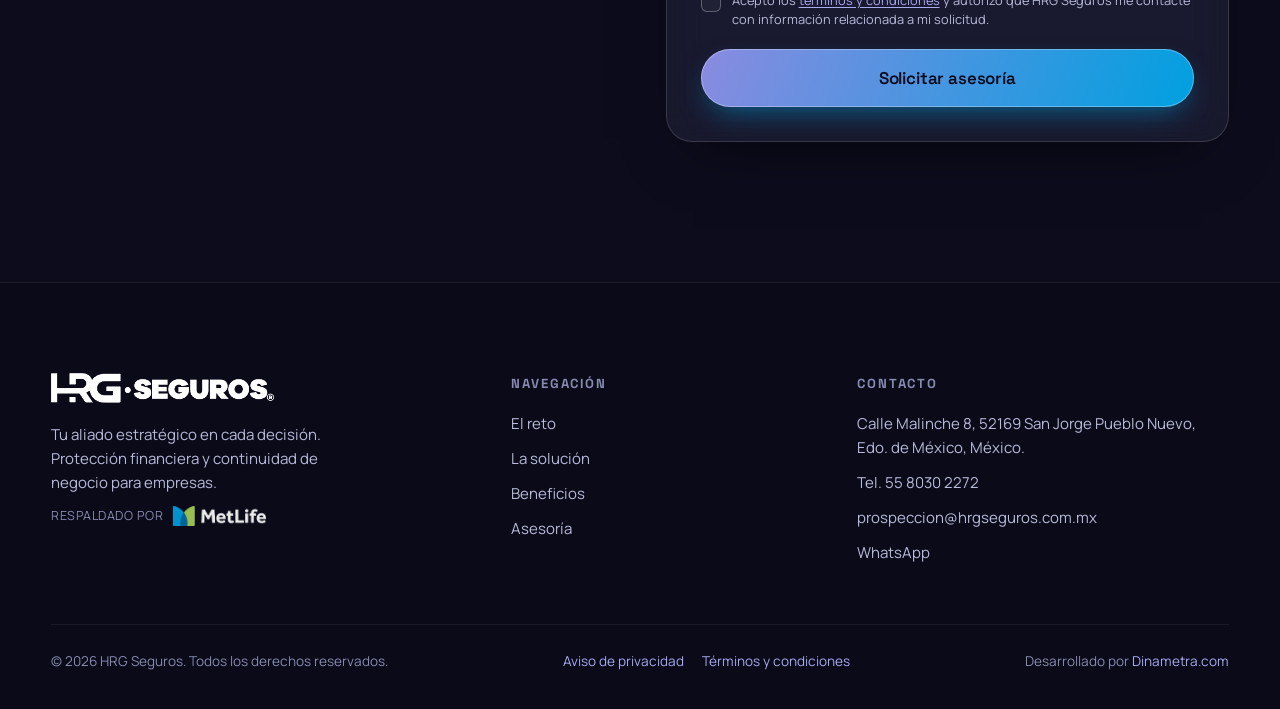
==== commit 8f5400e4: "Update index.html" ====
--- a/index.html
+++ b/index.html
@@ -410,8 +410,9 @@
     <div class="reg-copy reveal">
       <span class="eyebrow">Asesoría</span>
       <h2 class="h-lg">Solicita información <span class="grad-text">para proteger tu empresa.</span></h2>
-      <p class="lead">Completa el registro y un asesor de HRG Seguros te contactará para conocer tus necesidades y presentarte una solución a la medida.</p>
-    </div>
+<p class="lead reveal d2">
+        Completa el registro y un asesor de <strong style="color:#fff;font-weight:600">HRG Seguros te contactará para conocer tus necesidades </strong>y presentarte una solución a la medida.
+      </p>    </div>
 
     <aside class="form-card glass reveal d1 spotlight" data-screen-label="Formulario final">
       <form id="leadFormBottom" class="lead-form" novalidate>
